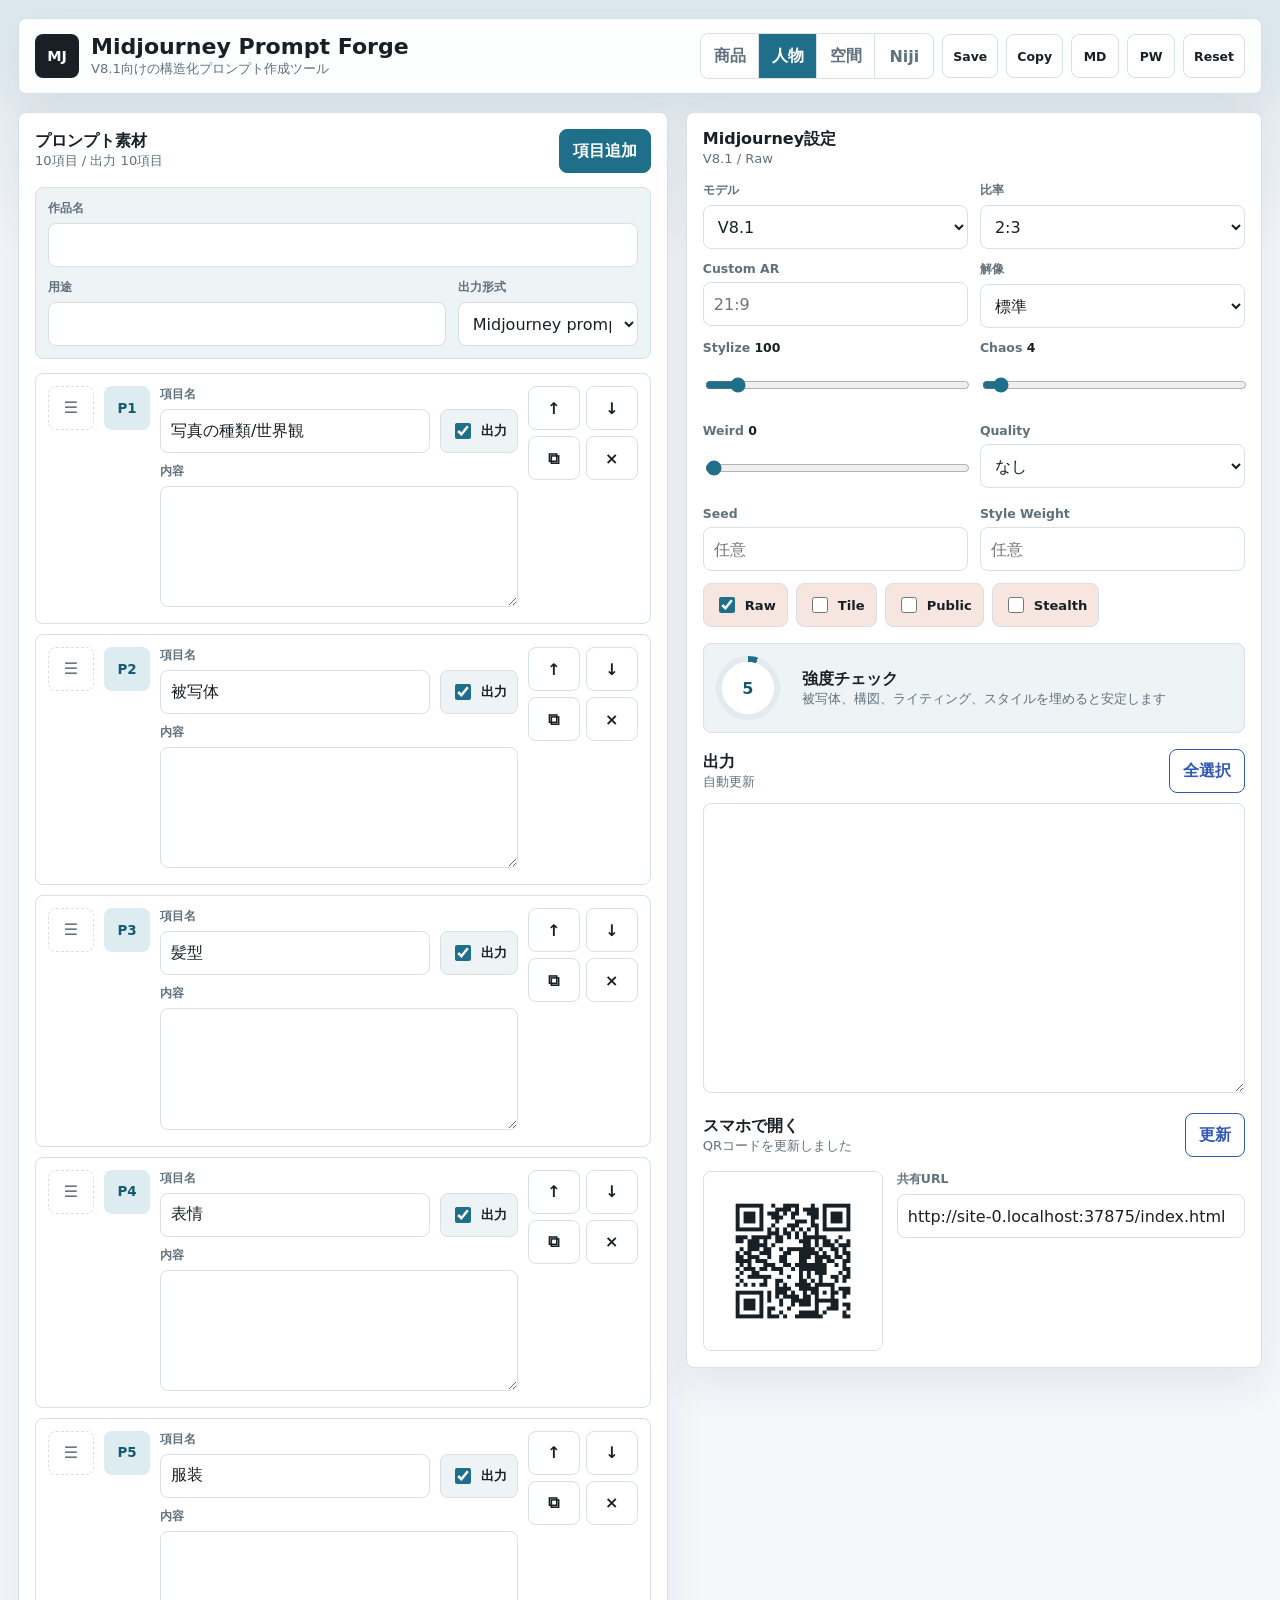
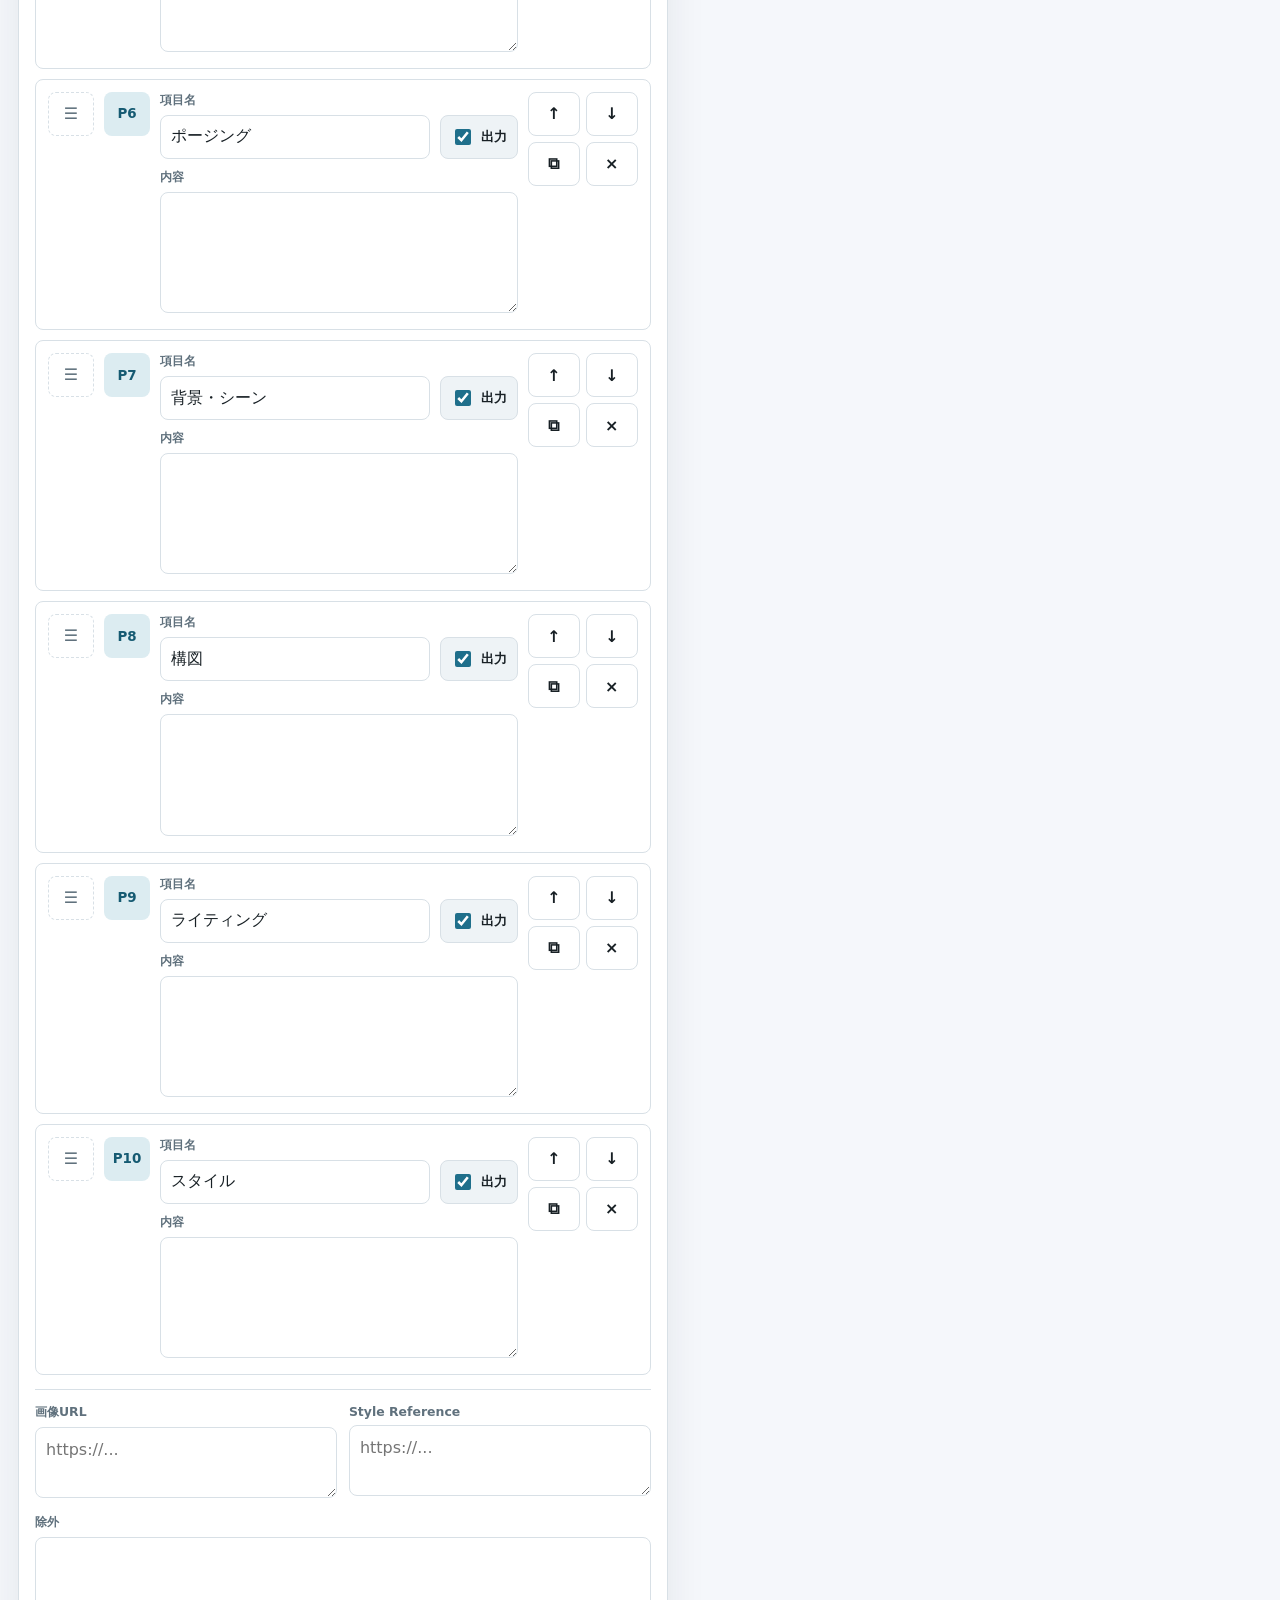
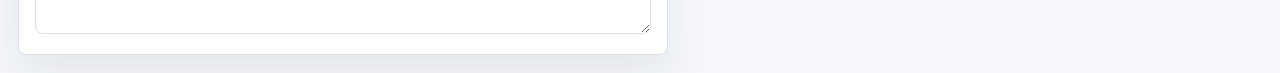
==== index.html @ a1ce86cc "Add photo type and worldview portrait field" ====
<!doctype html>
<html lang="ja">
  <head>
    <meta charset="utf-8" />
    <meta name="viewport" content="width=device-width, initial-scale=1, viewport-fit=cover" />
    <meta name="theme-color" content="#1f6f8b" />
    <meta name="apple-mobile-web-app-capable" content="yes" />
    <meta name="apple-mobile-web-app-title" content="MJ Prompt Forge" />
    <meta name="apple-mobile-web-app-status-bar-style" content="default" />
    <title>Midjourney Prompt Forge</title>
    <link rel="manifest" href="manifest.webmanifest" />
    <link rel="apple-touch-icon" href="icon-192.png" />
    <link rel="stylesheet" href="styles.css?v=20260621-1" />
    <link rel="stylesheet" href="project-library.css?v=20260621-1" />
  </head>
  <body>
    <div class="app-shell">
      <header class="topbar">
        <div class="brand">
          <span class="brand-mark" aria-hidden="true">MJ</span>
          <div class="brand-copy">
            <h1>Midjourney Prompt Forge</h1>
            <p>V8.1向けの構造化プロンプト作成ツール</p>
          </div>
        </div>

        <div class="top-actions" aria-label="プロンプト操作">
          <div class="segmented" role="radiogroup" aria-label="プリセット">
            <button class="segment is-active" type="button" data-preset="product" role="radio" aria-checked="true">商品</button>
            <button class="segment" type="button" data-preset="portrait" role="radio" aria-checked="false">人物</button>
            <button class="segment" type="button" data-preset="scene" role="radio" aria-checked="false">空間</button>
            <button class="segment" type="button" data-preset="niji" role="radio" aria-checked="false">Niji</button>
          </div>
          <button class="icon-button text-action" type="button" id="openProjectLibrary" aria-label="名前付き保存を開く" title="名前付き保存を開く">Save</button>
          <button class="icon-button" type="button" id="copyPrompt" aria-label="プロンプトをコピー" title="プロンプトをコピー">Copy</button>
          <button class="icon-button" type="button" id="downloadMarkdown" aria-label="Markdownを保存" title="Markdownを保存">MD</button>
          <a class="icon-button" id="openPromptWeaver" href="promptweaver/" aria-label="PromptWeaverを開く" title="PromptWeaverを開く">PW</a>
          <button class="icon-button danger" type="button" id="resetPreset" aria-label="プリセットを初期化" title="プリセットを初期化">Reset</button>
        </div>
      </header>

      <main class="workspace">
        <section class="editor-panel" aria-labelledby="editorTitle">
          <div class="panel-head">
            <div>
              <h2 id="editorTitle">プロンプト素材</h2>
              <p id="pieceCount">0項目</p>
            </div>
            <button class="primary-action" type="button" id="addPiece">項目追加</button>
          </div>

          <div class="project-fields">
            <label class="field-span-2">
              <span>作品名</span>
              <input id="projectTitle" type="text" maxlength="90" autocomplete="off" />
            </label>
            <label>
              <span>用途</span>
              <input id="projectGoal" type="text" maxlength="120" autocomplete="off" />
            </label>
            <label>
              <span>出力形式</span>
              <select id="outputFormat">
                <option value="prompt">Midjourney prompt</option>
                <option value="brief">Prompt + brief</option>
                <option value="markdown">Markdown package</option>
              </select>
            </label>
          </div>

          <div class="item-list" id="pieceList" aria-label="プロンプト素材リスト"></div>

          <div class="reference-fields" aria-label="参照と除外">
            <label>
              <span>画像URL</span>
              <textarea id="imageRefs" rows="2" placeholder="https://..."></textarea>
            </label>
            <label>
              <span>Style Reference</span>
              <textarea id="styleRefs" rows="2" placeholder="https://..."></textarea>
            </label>
            <label class="field-span-2">
              <span>除外</span>
              <textarea id="negativePrompt" rows="3"></textarea>
            </label>
          </div>
        </section>

        <aside class="preview-panel" aria-labelledby="previewTitle">
          <section class="tuning-panel" aria-labelledby="tuningTitle">
            <div class="panel-head">
              <div>
                <h2 id="tuningTitle">Midjourney設定</h2>
                <p id="compatStatus">V8.1 / Raw / prompt-first</p>
              </div>
            </div>

            <div class="control-grid">
              <label>
                <span>モデル</span>
                <select id="version">
                  <option value="v8.1">V8.1</option>
                  <option value="v7">V7</option>
                  <option value="niji7">Niji 7</option>
                  <option value="v6.1">V6.1</option>
                </select>
              </label>
              <label>
                <span>比率</span>
                <select id="aspectRatio">
                  <option value="1:1">1:1</option>
                  <option value="4:5">4:5</option>
                  <option value="2:3">2:3</option>
                  <option value="3:2">3:2</option>
                  <option value="16:9">16:9</option>
                  <option value="9:16">9:16</option>
                  <option value="custom">Custom</option>
                </select>
              </label>
              <label>
                <span>Custom AR</span>
                <input id="customAspect" type="text" inputmode="numeric" placeholder="21:9" />
              </label>
              <label>
                <span>解像</span>
                <select id="resolution">
                  <option value="">標準</option>
                  <option value="hd">HD</option>
                  <option value="sd">SD</option>
                </select>
              </label>
              <label>
                <span>Stylize <b id="stylizeValue">150</b></span>
                <input id="stylize" type="range" min="0" max="1000" step="10" />
              </label>
              <label>
                <span>Chaos <b id="chaosValue">8</b></span>
                <input id="chaos" type="range" min="0" max="100" step="1" />
              </label>
              <label>
                <span>Weird <b id="weirdValue">0</b></span>
                <input id="weird" type="range" min="0" max="3000" step="50" />
              </label>
              <label>
                <span>Quality</span>
                <select id="quality">
                  <option value="">なし</option>
                  <option value="1">1</option>
                  <option value="2">2</option>
                  <option value="4">4</option>
                </select>
              </label>
              <label>
                <span>Seed</span>
                <input id="seed" type="number" min="0" step="1" placeholder="任意" />
              </label>
              <label>
                <span>Style Weight</span>
                <input id="styleWeight" type="number" min="0" max="1000" step="10" placeholder="任意" />
              </label>
            </div>

            <div class="toggle-grid" aria-label="追加パラメータ">
              <label class="toggle-pill">
                <input id="rawMode" type="checkbox" />
                <span>Raw</span>
              </label>
              <label class="toggle-pill">
                <input id="tileMode" type="checkbox" />
                <span>Tile</span>
              </label>
              <label class="toggle-pill">
                <input id="publicMode" type="checkbox" />
                <span>Public</span>
              </label>
              <label class="toggle-pill">
                <input id="stealthMode" type="checkbox" />
                <span>Stealth</span>
              </label>
            </div>
          </section>

          <section class="score-panel" aria-label="プロンプト強度">
            <div class="score-ring" id="scoreRing">0</div>
            <div class="score-copy">
              <h2>強度チェック</h2>
              <p id="scoreText">入力待ち</p>
            </div>
          </section>

          <section class="output-panel" aria-labelledby="previewTitle">
            <div class="panel-head markdown-head">
              <div>
                <h2 id="previewTitle">出力</h2>
                <p id="copyStatus" aria-live="polite">自動更新</p>
              </div>
              <button class="secondary-action" type="button" id="selectOutput">全選択</button>
            </div>
            <textarea id="promptOutput" spellcheck="false" readonly></textarea>
          </section>

          <section class="share-panel" aria-labelledby="shareTitle">
            <div class="panel-head">
              <div>
                <h2 id="shareTitle">スマホで開く</h2>
                <p id="qrStatus" aria-live="polite">このページのURLをQR化</p>
              </div>
              <button class="secondary-action" type="button" id="refreshQr">更新</button>
            </div>
            <div class="qr-layout">
              <canvas id="qrCanvas" width="180" height="180" aria-label="スマホ用QRコード"></canvas>
              <label>
                <span>共有URL</span>
                <input id="shareUrl" type="url" autocomplete="off" />
              </label>
            </div>
          </section>
        </aside>
      </main>
    </div>

    <template id="pieceTemplate">
      <article class="prompt-item" draggable="true">
        <div class="item-main">
          <button class="drag-handle" type="button" aria-label="並べ替え" title="並べ替え">☰</button>
          <div class="priority-badge" aria-label="優先順位"></div>
          <div class="item-fields">
            <div class="item-row">
              <label class="item-label">
                <span>項目名</span>
                <input class="field-name" type="text" maxlength="32" autocomplete="off" />
              </label>
              <label class="include-toggle">
                <input class="field-enabled" type="checkbox" />
                <span>出力</span>
              </label>
            </div>
            <label class="content-field">
              <span>内容</span>
              <textarea class="field-content" rows="4"></textarea>
            </label>
          </div>
        </div>
        <div class="item-tools">
          <button type="button" class="tool-button move-up" aria-label="上へ" title="上へ">↑</button>
          <button type="button" class="tool-button move-down" aria-label="下へ" title="下へ">↓</button>
          <button type="button" class="tool-button duplicate" aria-label="複製" title="複製">⧉</button>
          <button type="button" class="tool-button remove" aria-label="削除" title="削除">×</button>
        </div>
      </article>
    </template>

    <script src="project-library.js?v=20260621-1" defer></script>
    <script src="app.js?v=20260621-1" defer></script>
  </body>
</html>
---- styles.css ----
:root {
  color-scheme: light;
  --bg: #f5f7fb;
  --panel: #ffffff;
  --surface: #eef3f6;
  --surface-strong: #e3ebef;
  --text: #182025;
  --muted: #60717d;
  --line: #d8e0e6;
  --accent: #1f6f8b;
  --accent-strong: #155a72;
  --accent-soft: #dcecf1;
  --copper: #a94f35;
  --copper-soft: #f7e5df;
  --gold: #b87916;
  --blue: #3157b8;
  --danger: #a83232;
  --shadow: 0 18px 40px rgba(29, 43, 52, 0.08);
  font-family:
    "Segoe UI",
    "Noto Sans JP",
    system-ui,
    -apple-system,
    sans-serif;
}

* {
  box-sizing: border-box;
}

html {
  min-width: 320px;
}

body {
  margin: 0;
  background:
    linear-gradient(180deg, rgba(31, 111, 139, 0.12), rgba(31, 111, 139, 0) 260px),
    var(--bg);
  color: var(--text);
  -webkit-text-size-adjust: 100%;
  -webkit-tap-highlight-color: rgba(31, 111, 139, 0.18);
}

button,
input,
textarea,
select {
  font: inherit;
}

button {
  cursor: pointer;
}

h1,
h2,
p {
  margin: 0;
}

.app-shell {
  min-height: 100vh;
  padding:
    max(18px, env(safe-area-inset-top))
    max(18px, env(safe-area-inset-right))
    max(18px, env(safe-area-inset-bottom))
    max(18px, env(safe-area-inset-left));
}

.topbar {
  display: flex;
  align-items: center;
  justify-content: space-between;
  gap: 16px;
  max-width: 1500px;
  margin: 0 auto 18px;
  padding: 14px 16px;
  border: 1px solid var(--line);
  border-radius: 8px;
  background: rgba(255, 255, 255, 0.94);
  box-shadow: var(--shadow);
}

.brand {
  display: flex;
  align-items: center;
  min-width: 0;
  gap: 12px;
}

.brand-mark {
  display: grid;
  place-items: center;
  width: 44px;
  height: 44px;
  flex: 0 0 auto;
  border-radius: 8px;
  background: var(--text);
  color: #ffffff;
  font-size: 0.9rem;
  font-weight: 900;
  letter-spacing: 0;
}

.brand-copy {
  min-width: 0;
}

h1 {
  font-size: 1.38rem;
  line-height: 1.15;
}

h2 {
  font-size: 1rem;
  line-height: 1.25;
}

.brand p,
.panel-head p,
.score-copy p {
  color: var(--muted);
  font-size: 0.82rem;
  line-height: 1.45;
}

.top-actions,
.panel-head,
.item-tools,
.segmented,
.toggle-grid {
  display: flex;
  align-items: center;
}

.top-actions {
  flex-wrap: wrap;
  justify-content: flex-end;
  gap: 8px;
}

.segmented {
  overflow: hidden;
  border: 1px solid var(--line);
  border-radius: 8px;
  background: #ffffff;
}

.segment {
  min-width: 58px;
  min-height: 44px;
  border: 0;
  border-right: 1px solid var(--line);
  background: transparent;
  color: var(--muted);
  font-weight: 800;
}

.segment:last-child {
  border-right: 0;
}

.segment.is-active {
  background: var(--accent);
  color: #ffffff;
}

.icon-button,
.tool-button {
  display: inline-grid;
  place-items: center;
  min-width: 48px;
  min-height: 44px;
  border: 1px solid var(--line);
  border-radius: 8px;
  background: #ffffff;
  color: var(--text);
  font-size: 0.78rem;
  font-weight: 900;
}

.icon-button {
  padding: 0 10px;
  text-decoration: none;
}

.icon-button:hover,
.tool-button:hover,
.secondary-action:hover,
.drag-handle:hover {
  border-color: var(--blue);
  color: var(--blue);
}

.icon-button.danger:hover,
.tool-button.remove:hover {
  border-color: rgba(168, 50, 50, 0.48);
  color: var(--danger);
}

.workspace {
  display: grid;
  grid-template-columns: minmax(0, 1.06fr) minmax(390px, 0.94fr);
  align-items: start;
  gap: 18px;
  max-width: 1500px;
  margin: 0 auto;
}

.editor-panel,
.preview-panel {
  min-width: 0;
  border: 1px solid var(--line);
  border-radius: 8px;
  background: var(--panel);
  box-shadow: var(--shadow);
}

.editor-panel {
  padding: 16px;
}

.preview-panel {
  position: sticky;
  top: 18px;
  display: grid;
  gap: 16px;
  padding: 16px;
}

.panel-head {
  justify-content: space-between;
  gap: 12px;
  margin-bottom: 14px;
}

.primary-action,
.secondary-action {
  min-height: 44px;
  border-radius: 8px;
  padding: 0 13px;
  font-weight: 900;
  white-space: nowrap;
}

.primary-action {
  border: 1px solid var(--accent);
  background: var(--accent);
  color: #ffffff;
}

.primary-action:hover {
  background: var(--accent-strong);
}

.secondary-action {
  border: 1px solid var(--blue);
  background: #ffffff;
  color: var(--blue);
}

.project-fields,
.reference-fields,
.control-grid {
  display: grid;
  gap: 12px;
}

.project-fields {
  grid-template-columns: minmax(0, 1fr) minmax(180px, 0.45fr);
  margin-bottom: 14px;
  padding: 12px;
  border: 1px solid var(--line);
  border-radius: 8px;
  background: var(--surface);
}

.reference-fields {
  grid-template-columns: 1fr 1fr;
  margin-top: 14px;
  padding-top: 14px;
  border-top: 1px solid var(--line);
}

.field-span-2 {
  grid-column: 1 / -1;
}

label span {
  display: block;
  margin-bottom: 6px;
  color: var(--muted);
  font-size: 0.78rem;
  font-weight: 900;
}

label b {
  color: var(--text);
}

input,
textarea,
select {
  width: 100%;
  border: 1px solid var(--line);
  border-radius: 8px;
  background: #ffffff;
  color: var(--text);
  font-size: 16px;
  outline: none;
}

input,
select {
  min-height: 44px;
  padding: 8px 10px;
}

input[type="range"] {
  padding: 0;
  accent-color: var(--accent);
}

textarea {
  resize: vertical;
  padding: 10px;
  line-height: 1.55;
  -webkit-text-size-adjust: 100%;
}

input:focus,
textarea:focus,
select:focus {
  border-color: var(--blue);
  box-shadow: 0 0 0 3px rgba(49, 87, 184, 0.14);
}

.item-list {
  display: grid;
  gap: 10px;
}

.prompt-item {
  position: relative;
  display: grid;
  grid-template-columns: minmax(0, 1fr) auto;
  gap: 10px;
  padding: 12px;
  border: 1px solid var(--line);
  border-radius: 8px;
  background: #ffffff;
}

.prompt-item.is-dragging {
  opacity: 0.45;
}

.prompt-item.is-over-before,
.prompt-item.is-over-after {
  border-color: var(--gold);
}

.prompt-item.is-over-before::before,
.prompt-item.is-over-after::after {
  content: "";
  position: absolute;
  left: 12px;
  right: 12px;
  height: 3px;
  border-radius: 999px;
  background: var(--gold);
}

.prompt-item.is-over-before::before {
  top: -2px;
}

.prompt-item.is-over-after::after {
  bottom: -2px;
}

.item-main {
  display: grid;
  grid-template-columns: 46px 46px minmax(0, 1fr);
  gap: 10px;
  min-width: 0;
}

.drag-handle {
  width: 46px;
  height: 44px;
  border: 1px dashed var(--line);
  border-radius: 8px;
  background: #ffffff;
  color: var(--muted);
  font-size: 1rem;
  font-weight: 900;
  line-height: 1;
  touch-action: none;
  user-select: none;
  -webkit-user-select: none;
  cursor: grab;
}

.is-reordering {
  overscroll-behavior: contain;
  cursor: grabbing;
  user-select: none;
  -webkit-user-select: none;
}

.priority-badge {
  display: grid;
  place-items: center;
  width: 46px;
  height: 44px;
  border-radius: 8px;
  background: var(--accent-soft);
  color: var(--accent-strong);
  font-size: 0.84rem;
  font-weight: 900;
}

.item-fields {
  min-width: 0;
}

.item-row {
  display: grid;
  grid-template-columns: minmax(0, 1fr) auto;
  gap: 10px;
  align-items: end;
}

.include-toggle,
.toggle-pill {
  display: flex;
  align-items: center;
  gap: 7px;
  border: 1px solid var(--line);
  border-radius: 8px;
  background: var(--surface);
  color: var(--text);
  font-weight: 900;
  white-space: nowrap;
}

.include-toggle {
  min-height: 44px;
  padding: 0 10px;
}

.include-toggle span,
.toggle-pill span {
  margin: 0;
  color: inherit;
  font-size: 0.82rem;
}

.include-toggle input,
.toggle-pill input {
  width: 16px;
  min-height: 16px;
  accent-color: var(--accent);
}

.content-field {
  display: block;
  margin-top: 10px;
}

.item-tools {
  align-content: start;
  flex-wrap: wrap;
  justify-content: flex-end;
  width: 110px;
  gap: 6px;
}

.tool-button {
  width: 52px;
  min-width: 52px;
  font-size: 1rem;
}

.tuning-panel,
.output-panel,
.share-panel {
  min-width: 0;
}

.control-grid {
  grid-template-columns: repeat(2, minmax(0, 1fr));
}

.toggle-grid {
  flex-wrap: wrap;
  gap: 8px;
  margin-top: 12px;
}

.toggle-pill {
  min-height: 44px;
  padding: 0 11px;
  background: var(--copper-soft);
}

.score-panel {
  display: grid;
  grid-template-columns: 74px minmax(0, 1fr);
  align-items: center;
  gap: 12px;
  padding: 12px;
  border: 1px solid var(--line);
  border-radius: 8px;
  background: var(--surface);
}

.score-ring {
  --score: 0%;
  display: grid;
  place-items: center;
  width: 64px;
  height: 64px;
  border-radius: 50%;
  background:
    radial-gradient(circle at center, #ffffff 57%, transparent 58%),
    conic-gradient(var(--accent) var(--score), var(--surface-strong) 0);
  color: var(--accent-strong);
  font-weight: 900;
}

.score-copy {
  min-width: 0;
}

.markdown-head {
  margin-bottom: 10px;
}

#promptOutput {
  min-height: calc(100vh - 610px);
  max-height: calc(100vh - 430px);
  resize: vertical;
  font-family:
    "Cascadia Code",
    Consolas,
    "Courier New",
    monospace;
  font-size: 0.88rem;
  white-space: pre-wrap;
}

.qr-layout {
  display: grid;
  grid-template-columns: 180px minmax(0, 1fr);
  gap: 14px;
  align-items: start;
}

#qrCanvas {
  width: 180px;
  height: 180px;
  border: 1px solid var(--line);
  border-radius: 8px;
  background: #ffffff;
}

@media (max-width: 1050px) {
  .workspace {
    grid-template-columns: 1fr;
  }

  .preview-panel {
    position: static;
  }

  #promptOutput {
    min-height: 360px;
    max-height: none;
  }
}

@media (max-width: 720px) {
  .app-shell {
    padding: 10px;
  }

  .topbar {
    align-items: stretch;
    flex-direction: column;
  }

  .top-actions {
    justify-content: flex-start;
  }

  .segmented {
    flex: 1 1 100%;
  }

  .segment {
    flex: 1 1 25%;
    min-width: 0;
  }

  h1 {
    font-size: 1.18rem;
  }

  .project-fields,
  .reference-fields,
  .control-grid,
  .qr-layout,
  .prompt-item,
  .item-main,
  .item-row {
    grid-template-columns: 1fr;
  }

  .field-span-2 {
    grid-column: auto;
  }

  .drag-handle,
  .priority-badge {
    width: 100%;
  }

  .item-tools {
    width: 100%;
    justify-content: flex-start;
  }

  .tool-button {
    width: 58px;
    min-width: 58px;
  }

  #qrCanvas {
    justify-self: center;
  }
}
---- project-library.css ----
.project-library-dialog {
  width: min(920px, calc(100vw - 24px));
  max-height: min(820px, calc(100dvh - 24px));
  padding: 0;
  overflow: hidden;
  border: 1px solid var(--line);
  border-radius: 8px;
  background: #ffffff;
  color: var(--text);
  box-shadow: 0 24px 72px rgba(17, 32, 40, 0.28);
}

.project-library-dialog::backdrop {
  background: rgba(17, 32, 40, 0.5);
}

.project-library-shell {
  display: grid;
  max-height: min(820px, calc(100dvh - 24px));
  grid-template-rows: auto auto minmax(160px, 1fr) auto auto;
}

.project-library-header,
.project-library-section-head,
.project-library-heading,
.project-library-row-actions,
.project-library-save-actions,
.project-library-json-actions {
  display: flex;
  align-items: center;
}

.project-library-header {
  justify-content: space-between;
  gap: 16px;
  padding: 16px 18px;
  border-bottom: 1px solid var(--line);
}

.project-library-header h2,
.project-library-section-head h3 {
  margin: 0;
}

.project-library-header h2 {
  font-size: 1.1rem;
}

.project-library-header p,
.project-library-active,
.project-library-time,
.project-library-status,
.project-library-empty {
  margin: 0;
  color: var(--muted);
  font-size: 0.8rem;
  line-height: 1.45;
}

.project-library-close {
  width: 44px;
  height: 44px;
  flex: 0 0 auto;
  border: 1px solid var(--line);
  border-radius: 8px;
  background: #ffffff;
  color: var(--text);
  font-size: 1.25rem;
  font-weight: 700;
}

.project-library-save,
.project-library-json {
  padding: 14px 18px;
  background: var(--soft, #f1f6f8);
}

.project-library-save {
  display: grid;
  grid-template-columns: minmax(180px, 1fr) auto;
  gap: 10px 12px;
  border-bottom: 1px solid var(--line);
}

.project-library-save label {
  display: grid;
  gap: 6px;
}

.project-library-save label span {
  color: var(--muted);
  font-size: 0.78rem;
  font-weight: 800;
}

.project-library-name {
  width: 100%;
  min-height: 44px;
}

.project-library-save-actions,
.project-library-json-actions,
.project-library-row-actions {
  flex-wrap: wrap;
  gap: 8px;
}

.project-library-save-actions {
  align-self: end;
}

.project-library-active {
  grid-column: 1 / -1;
}

.project-library-command,
.project-library-action {
  min-height: 44px;
  border: 1px solid var(--line);
  border-radius: 8px;
  background: #ffffff;
  color: var(--text);
  font: inherit;
  font-size: 0.78rem;
  font-weight: 800;
}

.project-library-command {
  padding: 0 14px;
}

.project-library-action {
  padding: 0 10px;
}

.project-library-command.is-primary,
.project-library-action.is-primary {
  border-color: var(--accent);
  background: var(--accent);
  color: #ffffff;
}

.project-library-command.is-danger,
.project-library-action.is-danger {
  color: var(--danger, #a83232);
}

.project-library-command:disabled {
  cursor: not-allowed;
  opacity: 0.48;
}

.project-library-list-section {
  min-height: 0;
  padding: 14px 18px;
}

.project-library-section-head {
  justify-content: space-between;
  gap: 12px;
  margin-bottom: 10px;
}

.project-library-section-head h3 {
  font-size: 0.9rem;
}

.project-library-count {
  color: var(--muted);
  font-size: 0.78rem;
  font-weight: 800;
}

.project-library-list {
  display: grid;
  max-height: 330px;
  overflow-y: auto;
  border-top: 1px solid var(--line);
}

.project-library-row {
  display: grid;
  grid-template-columns: minmax(180px, 1fr) auto;
  align-items: center;
  gap: 12px;
  padding: 12px 0;
  border-bottom: 1px solid var(--line);
}

.project-library-row.is-active {
  box-shadow: inset 4px 0 0 var(--accent);
  padding-left: 10px;
}

.project-library-summary {
  min-width: 0;
}

.project-library-heading {
  min-width: 0;
  gap: 8px;
}

.project-library-heading strong {
  overflow: hidden;
  font-size: 0.9rem;
  text-overflow: ellipsis;
  white-space: nowrap;
}

.project-library-badge {
  flex: 0 0 auto;
  padding: 3px 7px;
  border-radius: 6px;
  background: #e3edf1;
  color: #315564;
  font-size: 0.68rem;
  font-weight: 900;
}

.project-library-badge.is-promptweaver {
  background: #e2f0eb;
  color: #176b5b;
}

.project-library-json {
  border-top: 1px solid var(--line);
}

.project-library-status {
  min-height: 20px;
  padding: 8px 18px 12px;
}

.project-library-status.is-error {
  color: var(--danger, #a83232);
  font-weight: 700;
}

.project-library-empty {
  padding: 24px 0;
  text-align: center;
}

@media (max-width: 720px) {
  .project-library-dialog {
    width: calc(100vw - 12px);
    max-height: calc(100dvh - 12px);
  }

  .project-library-shell {
    max-height: calc(100dvh - 12px);
  }

  .project-library-save,
  .project-library-row {
    grid-template-columns: 1fr;
  }

  .project-library-save-actions,
  .project-library-row-actions {
    justify-content: flex-start;
  }

  .project-library-row-actions {
    display: grid;
    grid-template-columns: repeat(3, minmax(0, 1fr));
  }

  .project-library-action {
    width: 100%;
    padding: 0 6px;
  }

  .project-library-json-actions {
    display: grid;
    grid-template-columns: repeat(2, minmax(0, 1fr));
  }

  .project-library-command {
    min-width: 0;
    padding: 0 8px;
  }
}
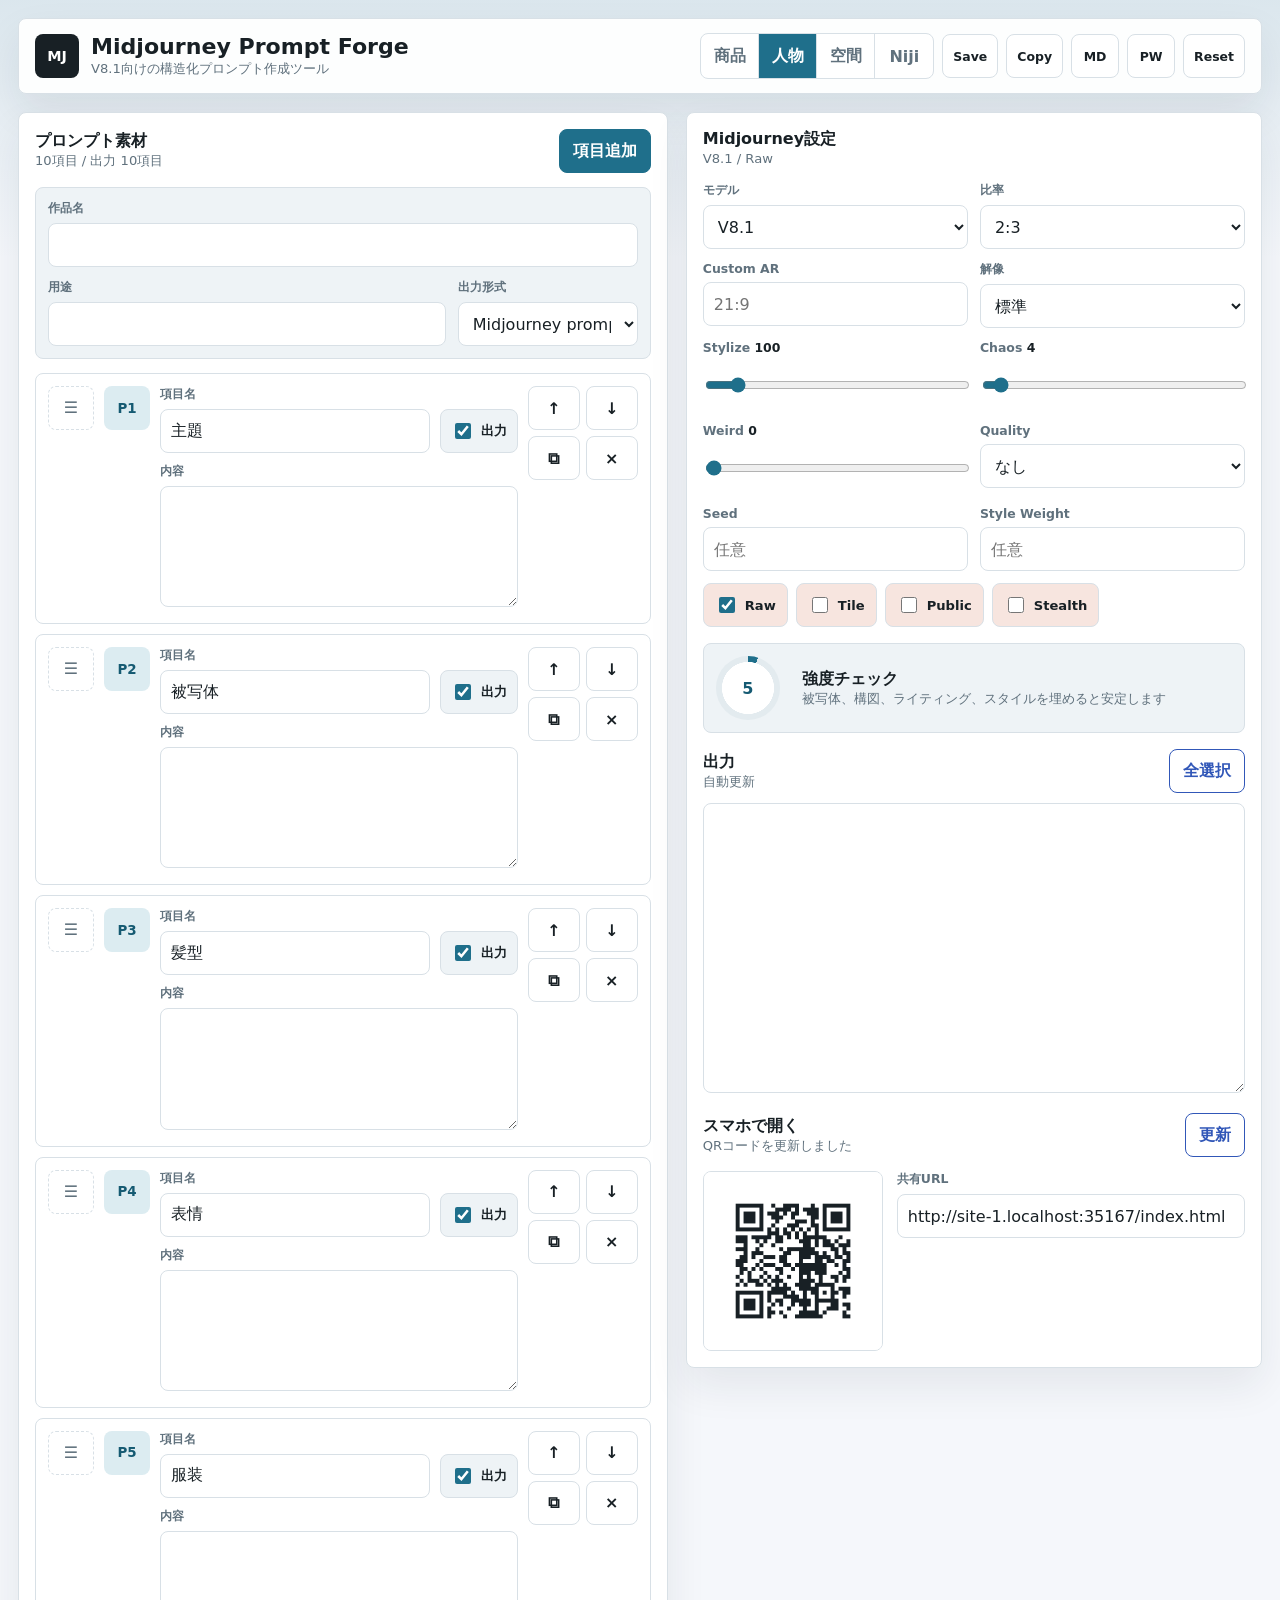
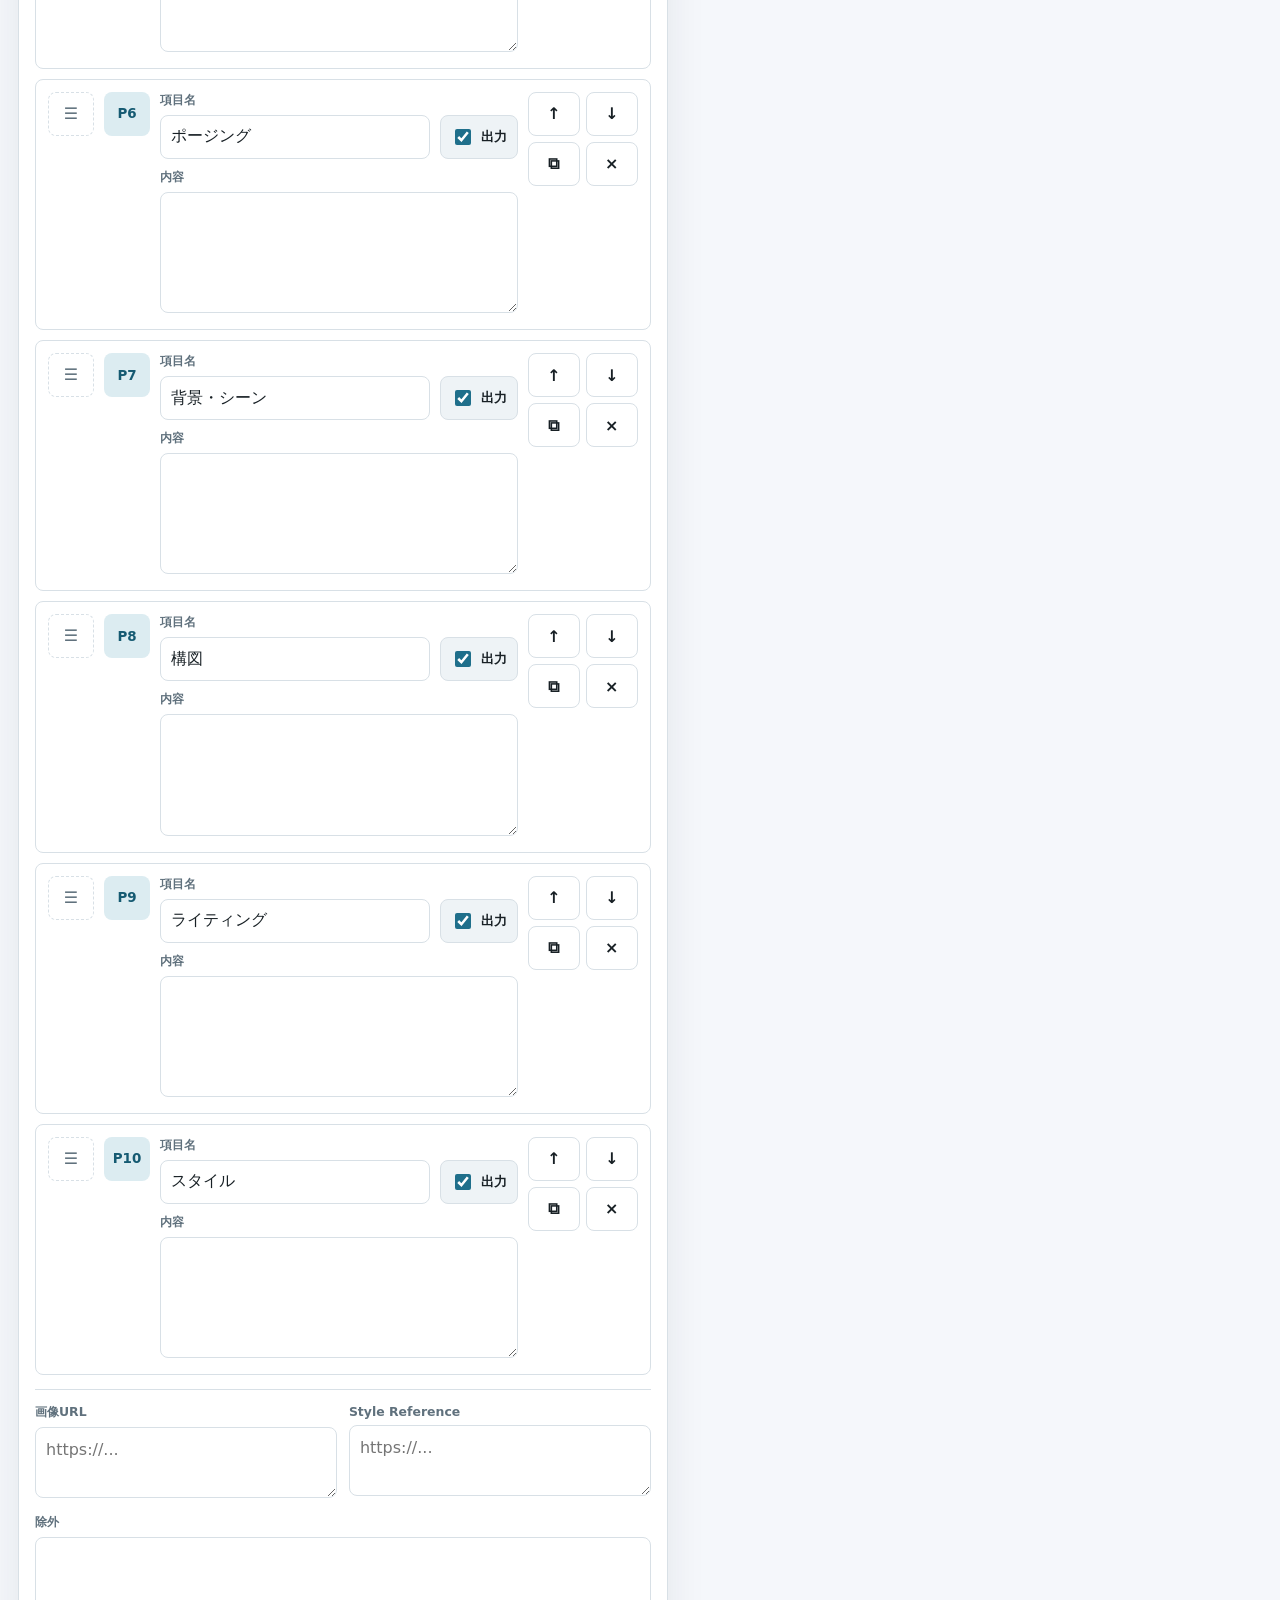
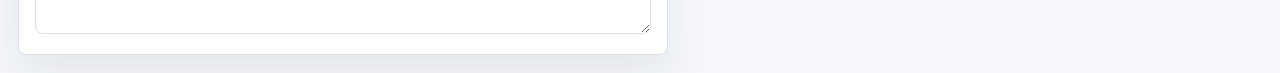
==== commit db916ce4: "Set portrait first field to subject" ====
--- a/index.html
+++ b/index.html
@@ -10,8 +10,8 @@
     <title>Midjourney Prompt Forge</title>
     <link rel="manifest" href="manifest.webmanifest" />
     <link rel="apple-touch-icon" href="icon-192.png" />
-    <link rel="stylesheet" href="styles.css?v=20260621-1" />
-    <link rel="stylesheet" href="project-library.css?v=20260621-1" />
+    <link rel="stylesheet" href="styles.css?v=20260628-1" />
+    <link rel="stylesheet" href="project-library.css?v=20260628-1" />
   </head>
   <body>
     <div class="app-shell">
@@ -250,7 +250,7 @@
       </article>
     </template>
 
-    <script src="project-library.js?v=20260621-1" defer></script>
-    <script src="app.js?v=20260621-1" defer></script>
+    <script src="project-library.js?v=20260628-1" defer></script>
+    <script src="app.js?v=20260628-1" defer></script>
   </body>
 </html>
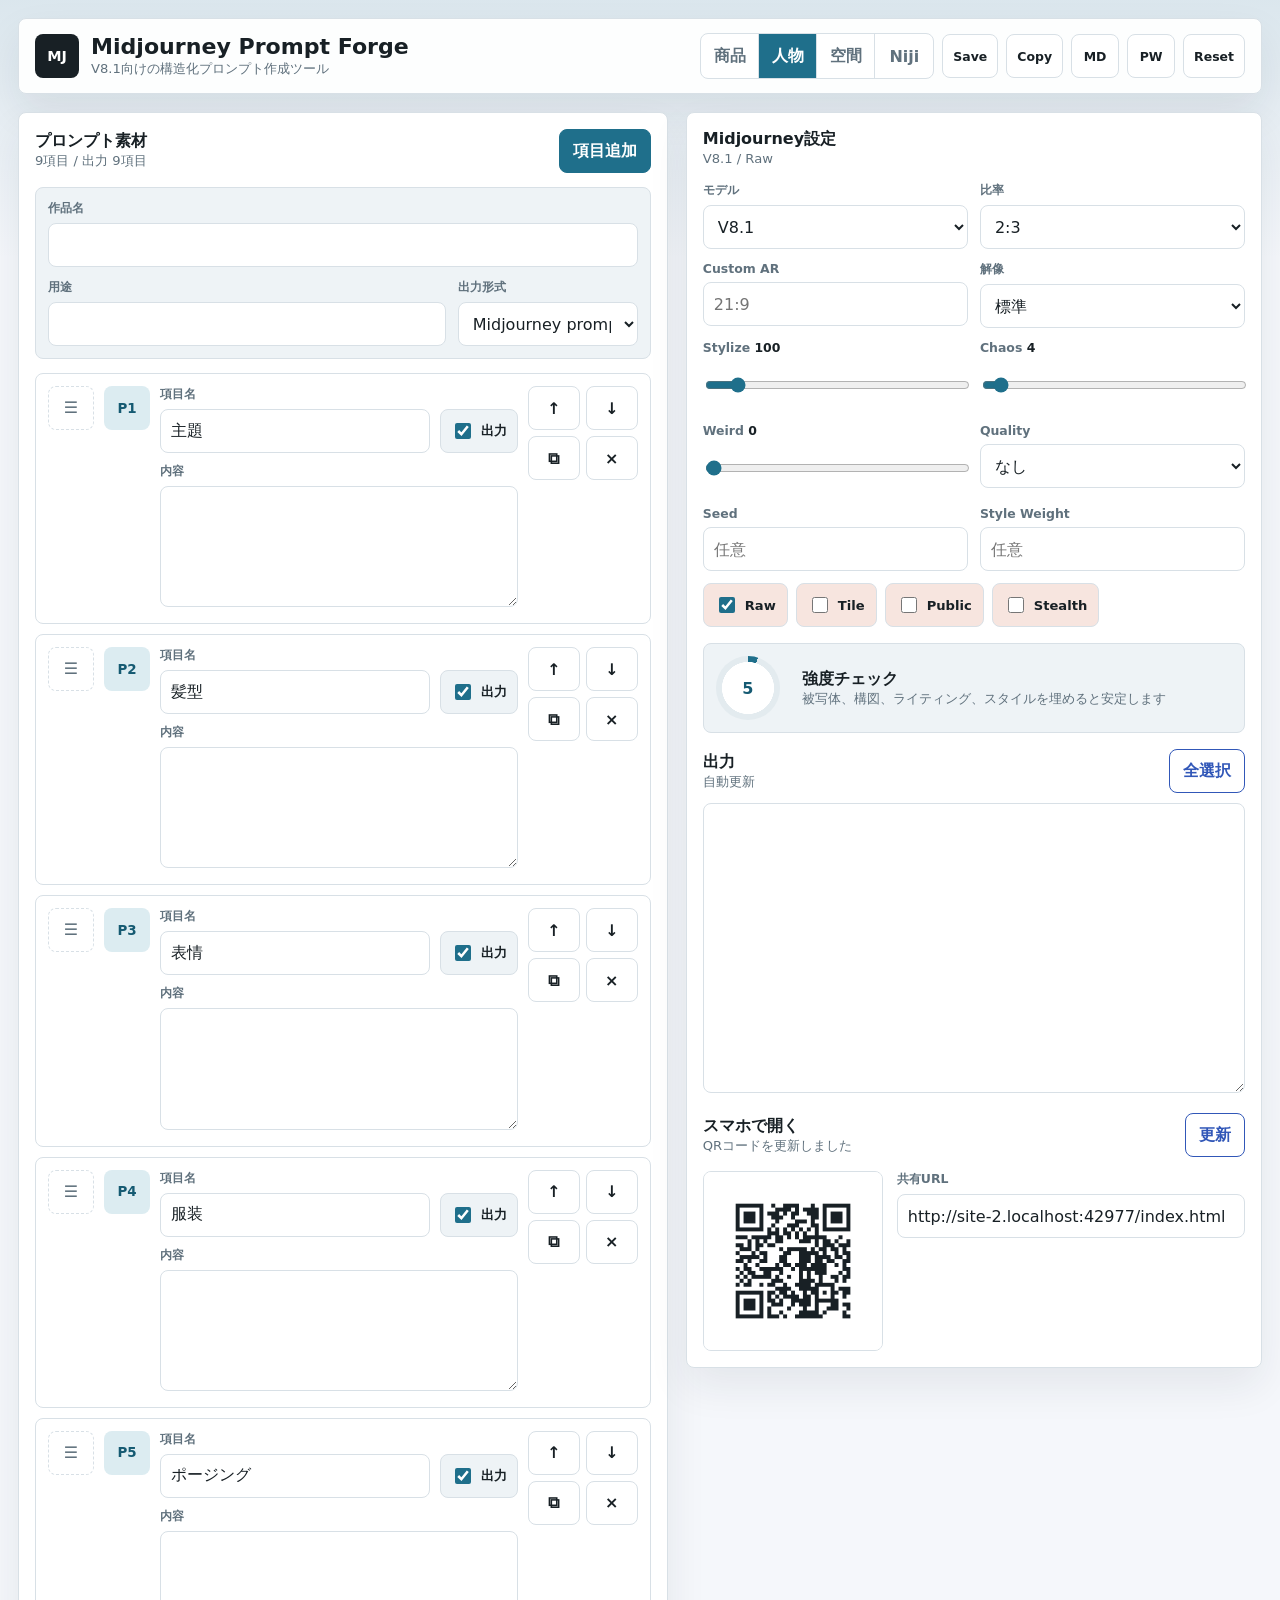
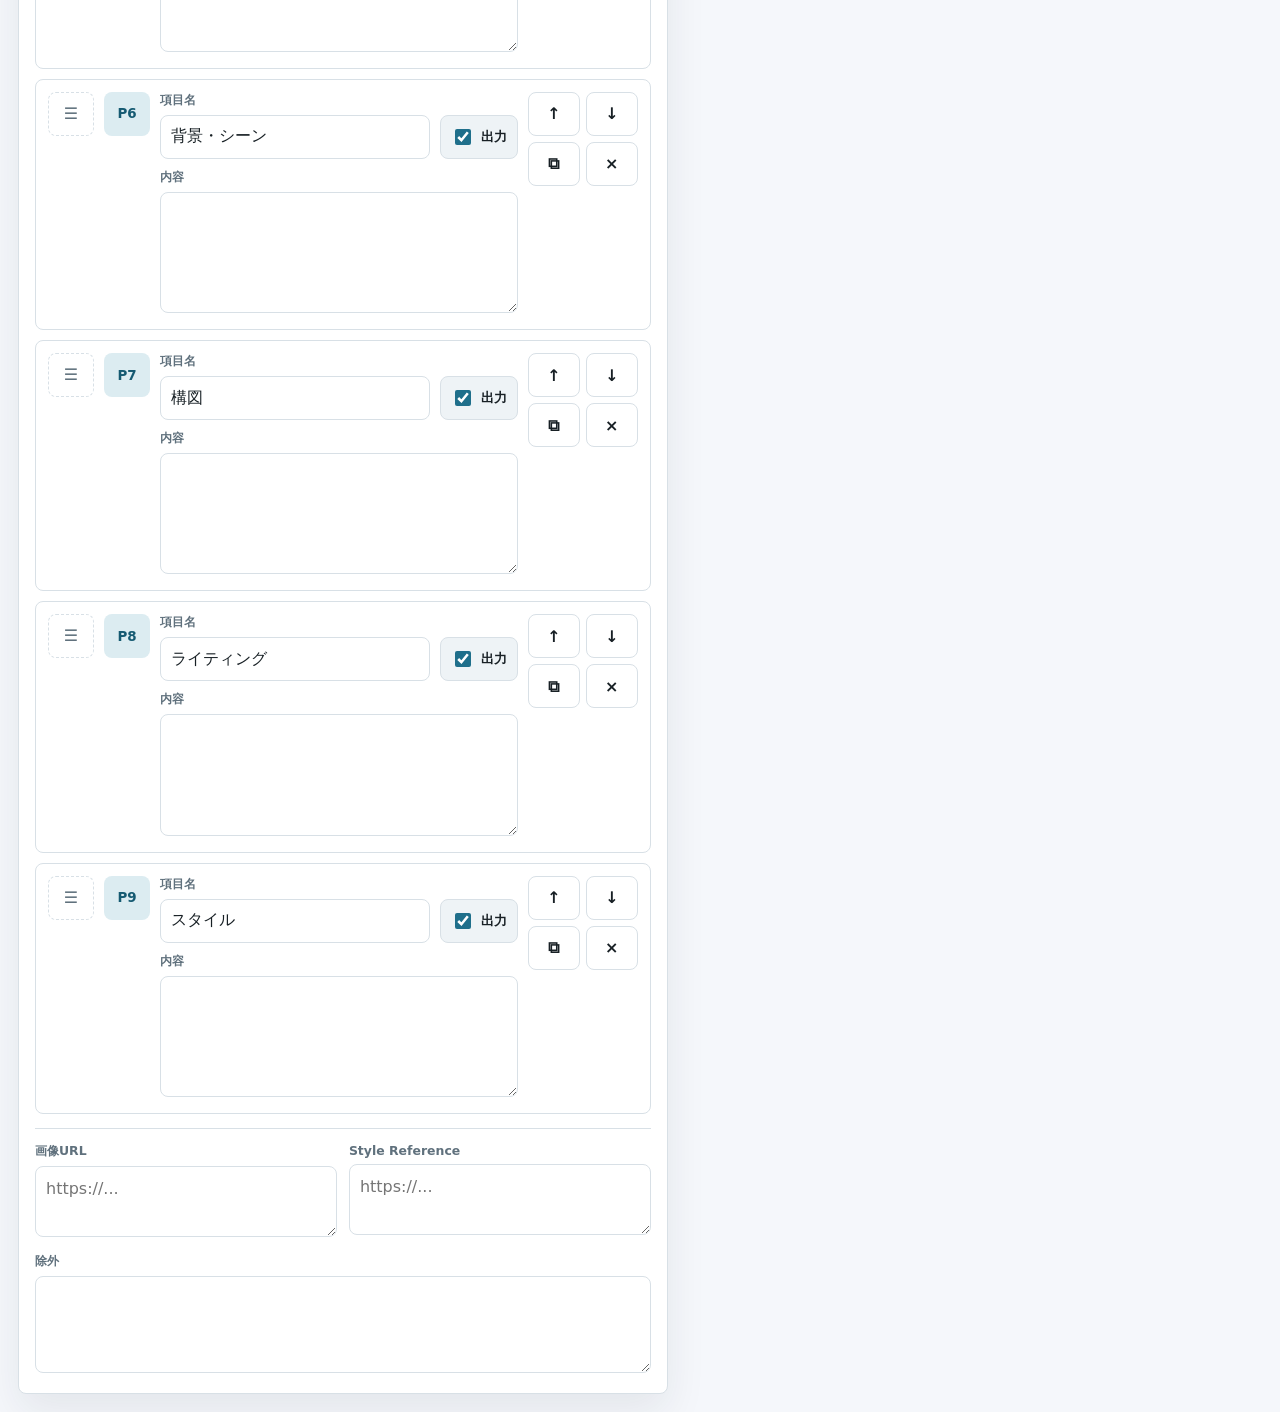
==== commit dee869b2: "Remove portrait subject field" ====
--- a/index.html
+++ b/index.html
@@ -10,8 +10,8 @@
     <title>Midjourney Prompt Forge</title>
     <link rel="manifest" href="manifest.webmanifest" />
     <link rel="apple-touch-icon" href="icon-192.png" />
-    <link rel="stylesheet" href="styles.css?v=20260628-1" />
-    <link rel="stylesheet" href="project-library.css?v=20260628-1" />
+    <link rel="stylesheet" href="styles.css?v=20260628-2" />
+    <link rel="stylesheet" href="project-library.css?v=20260628-2" />
   </head>
   <body>
     <div class="app-shell">
@@ -250,7 +250,7 @@
       </article>
     </template>
 
-    <script src="project-library.js?v=20260628-1" defer></script>
-    <script src="app.js?v=20260628-1" defer></script>
+    <script src="project-library.js?v=20260628-2" defer></script>
+    <script src="app.js?v=20260628-2" defer></script>
   </body>
 </html>
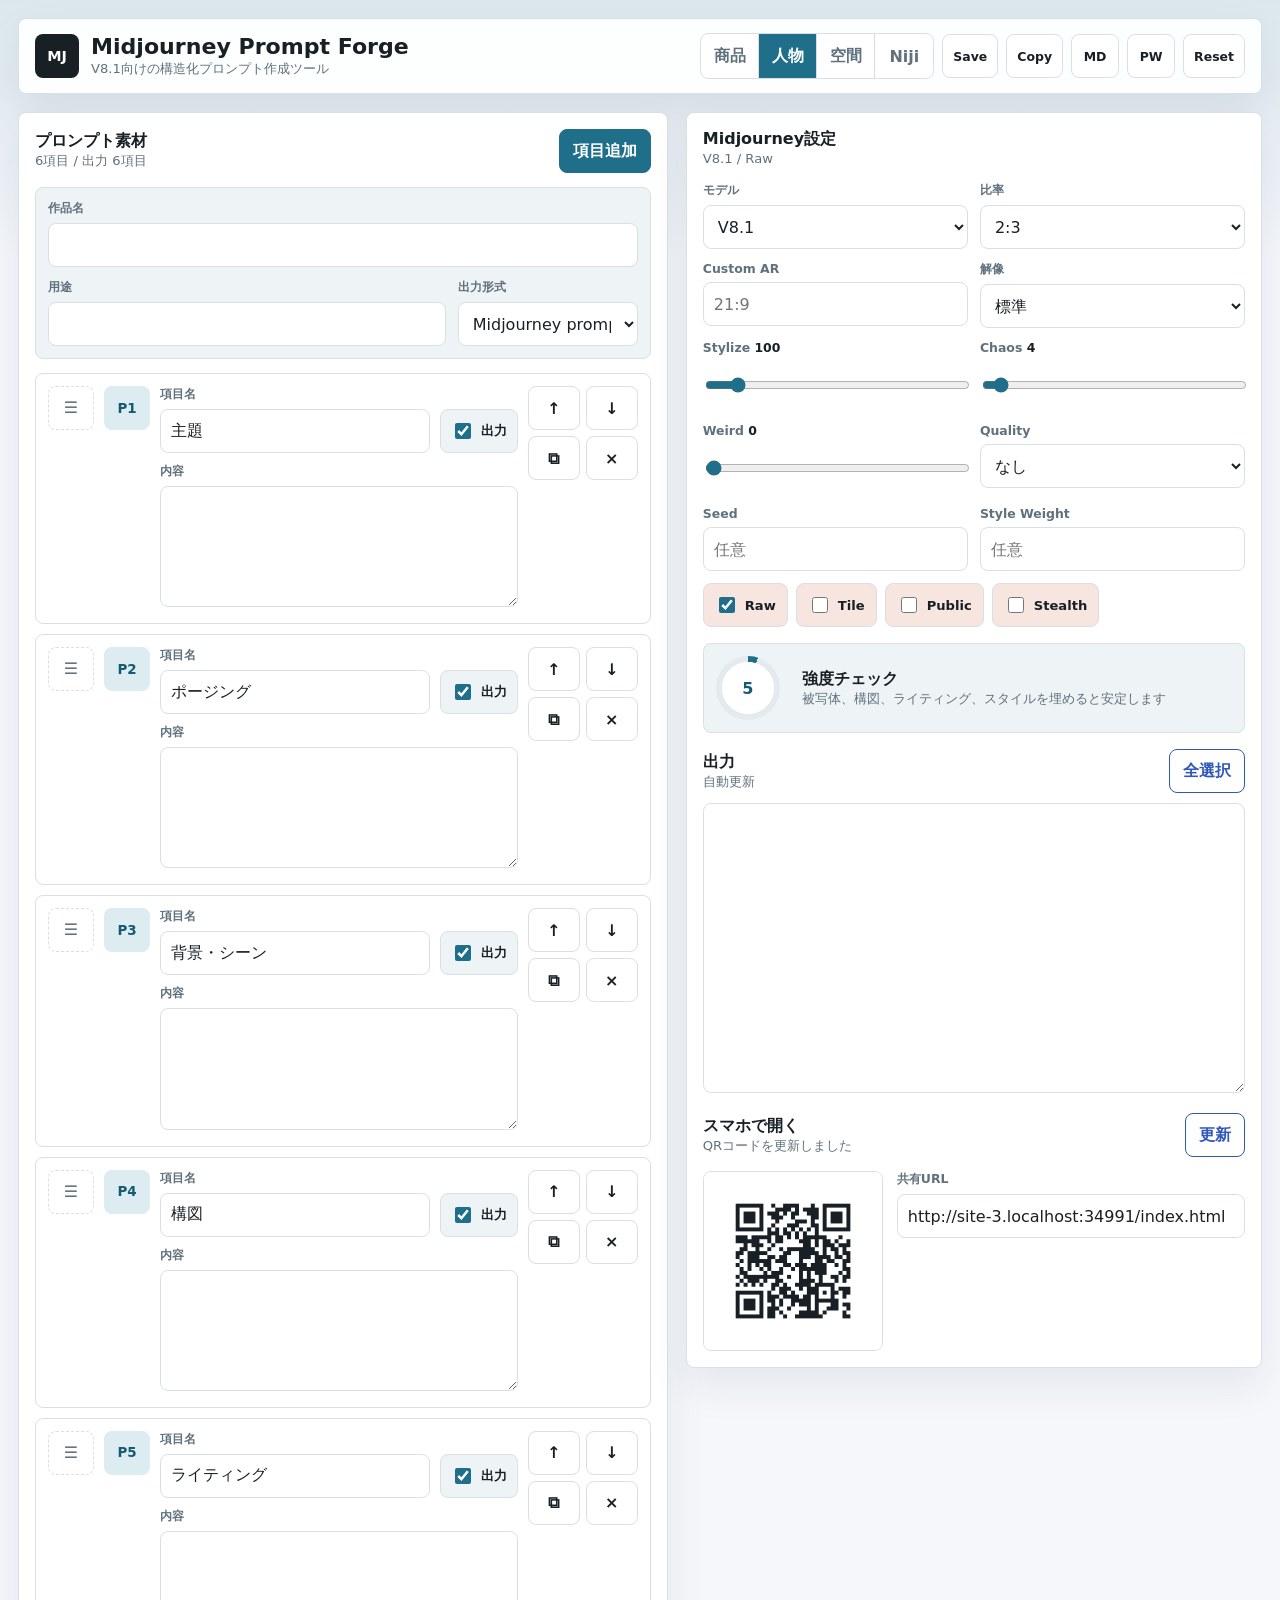
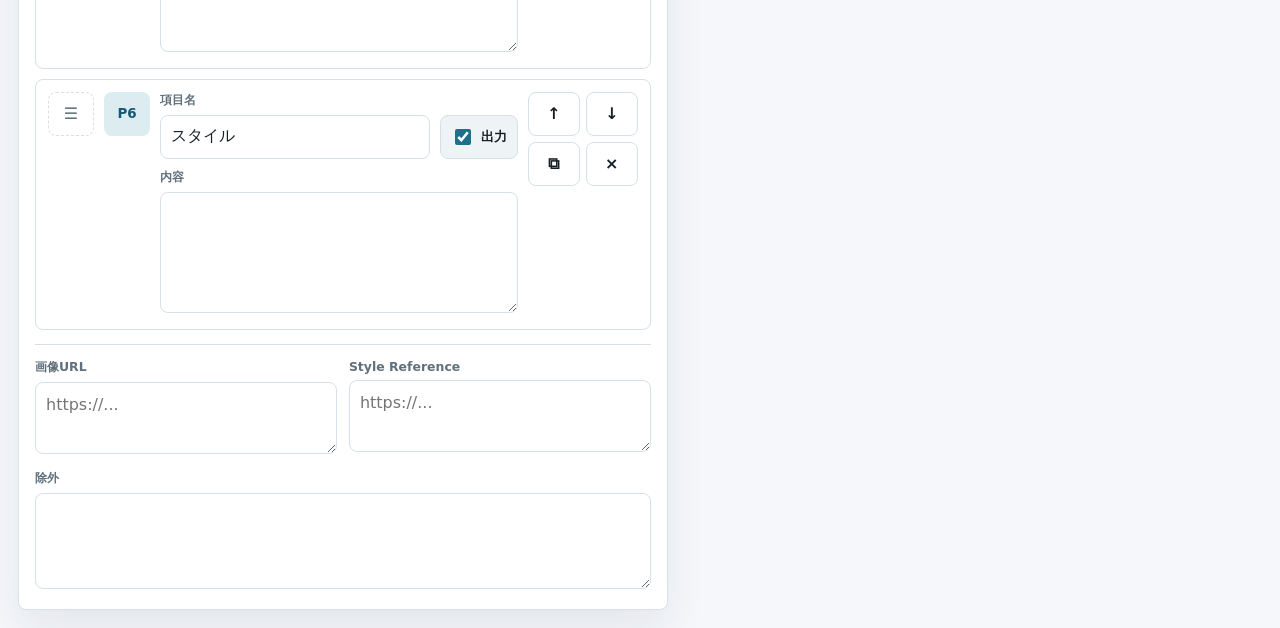
==== commit 480ba5ea: "Remove portrait appearance fields" ====
--- a/index.html
+++ b/index.html
@@ -10,8 +10,8 @@
     <title>Midjourney Prompt Forge</title>
     <link rel="manifest" href="manifest.webmanifest" />
     <link rel="apple-touch-icon" href="icon-192.png" />
-    <link rel="stylesheet" href="styles.css?v=20260628-2" />
-    <link rel="stylesheet" href="project-library.css?v=20260628-2" />
+    <link rel="stylesheet" href="styles.css?v=20260628-3" />
+    <link rel="stylesheet" href="project-library.css?v=20260628-3" />
   </head>
   <body>
     <div class="app-shell">
@@ -250,7 +250,7 @@
       </article>
     </template>
 
-    <script src="project-library.js?v=20260628-2" defer></script>
-    <script src="app.js?v=20260628-2" defer></script>
+    <script src="project-library.js?v=20260628-3" defer></script>
+    <script src="app.js?v=20260628-3" defer></script>
   </body>
 </html>
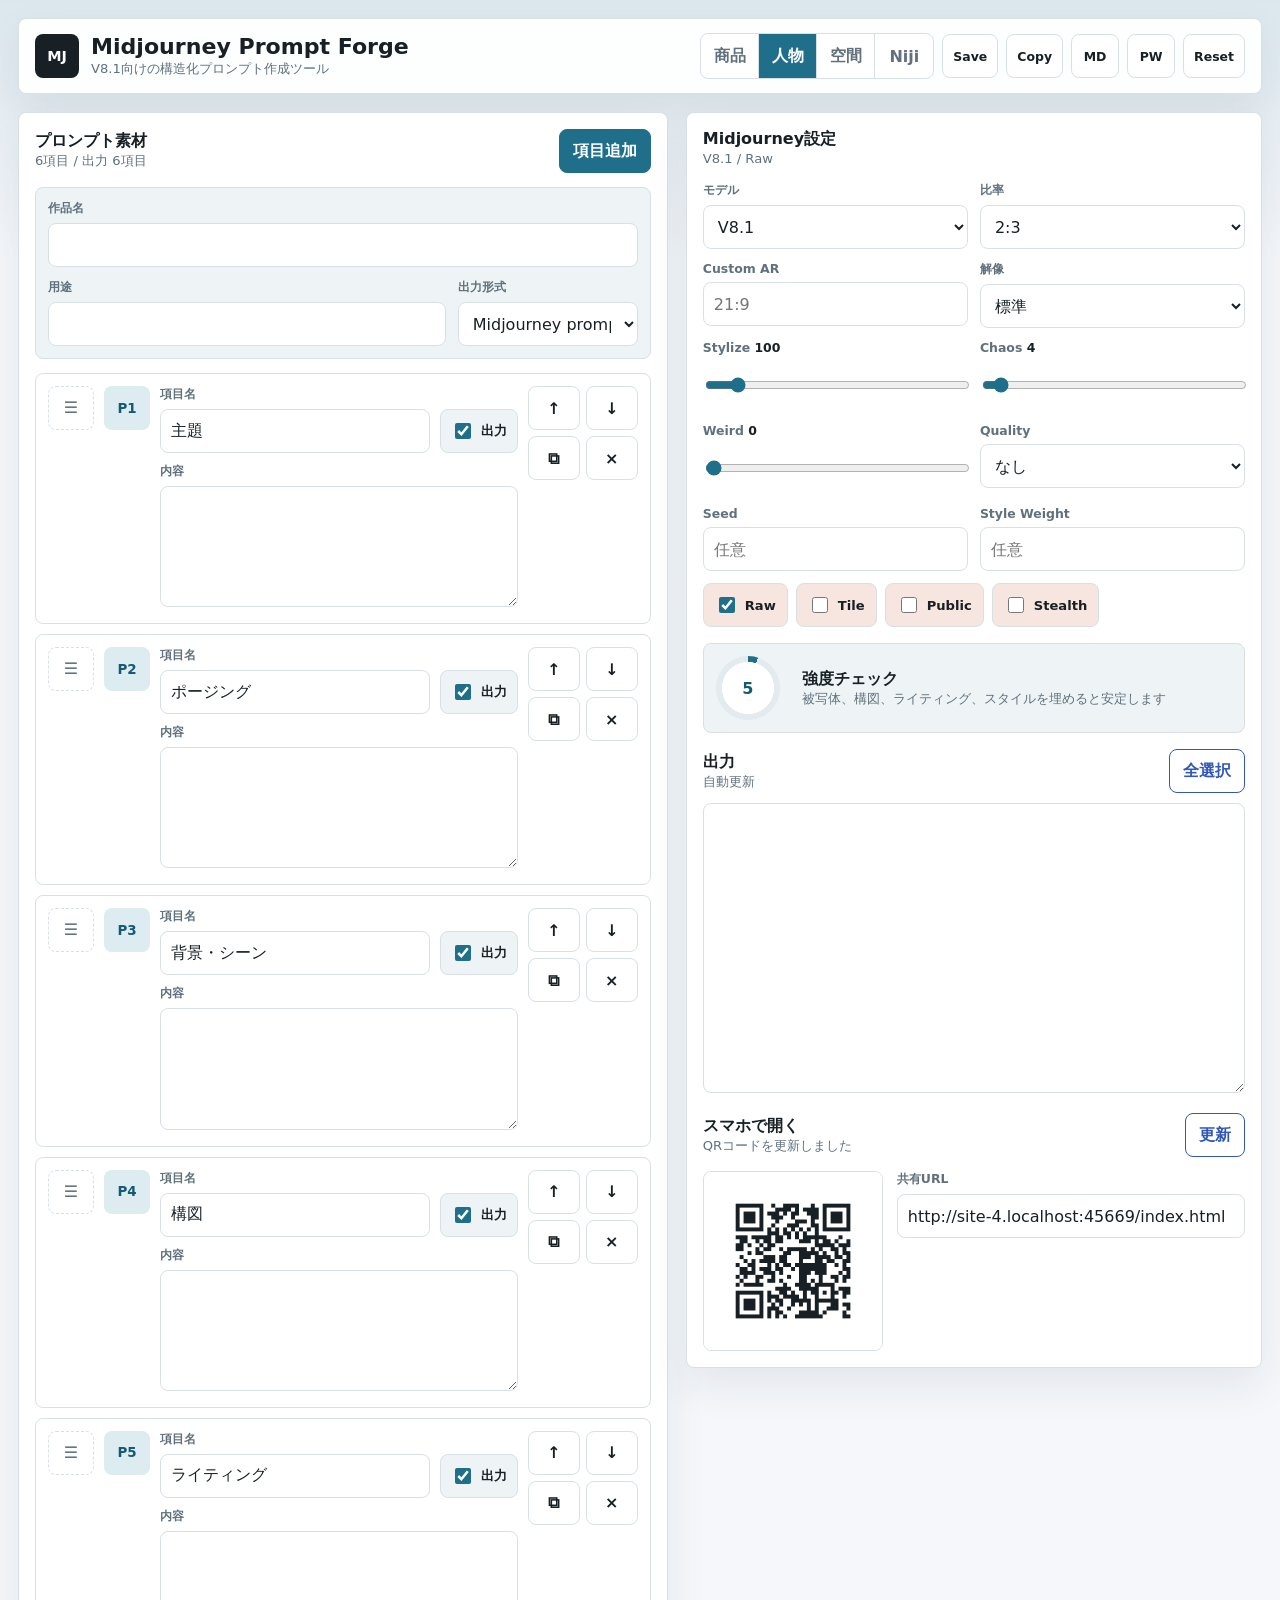
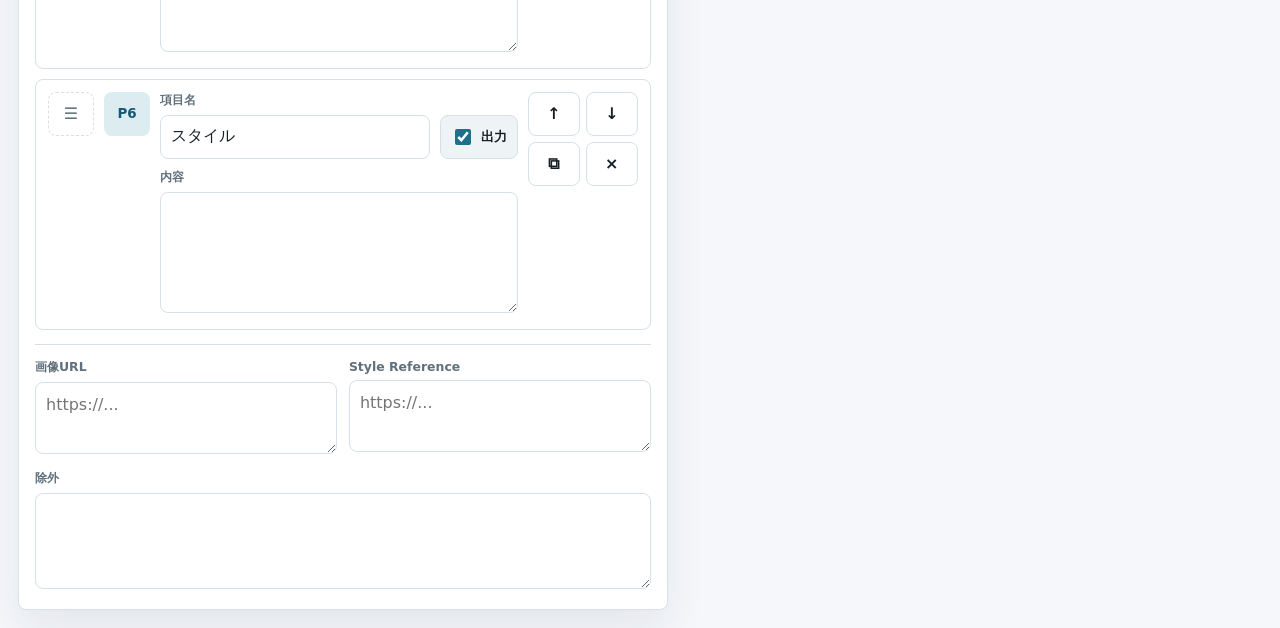
==== commit d8b0efd7: "Update product tuning defaults" ====
--- a/index.html
+++ b/index.html
@@ -10,8 +10,8 @@
     <title>Midjourney Prompt Forge</title>
     <link rel="manifest" href="manifest.webmanifest" />
     <link rel="apple-touch-icon" href="icon-192.png" />
-    <link rel="stylesheet" href="styles.css?v=20260628-3" />
-    <link rel="stylesheet" href="project-library.css?v=20260628-3" />
+    <link rel="stylesheet" href="styles.css?v=20260629-1" />
+    <link rel="stylesheet" href="project-library.css?v=20260629-1" />
   </head>
   <body>
     <div class="app-shell">
@@ -250,7 +250,7 @@
       </article>
     </template>
 
-    <script src="project-library.js?v=20260628-3" defer></script>
-    <script src="app.js?v=20260628-3" defer></script>
+    <script src="project-library.js?v=20260629-1" defer></script>
+    <script src="app.js?v=20260629-1" defer></script>
   </body>
 </html>
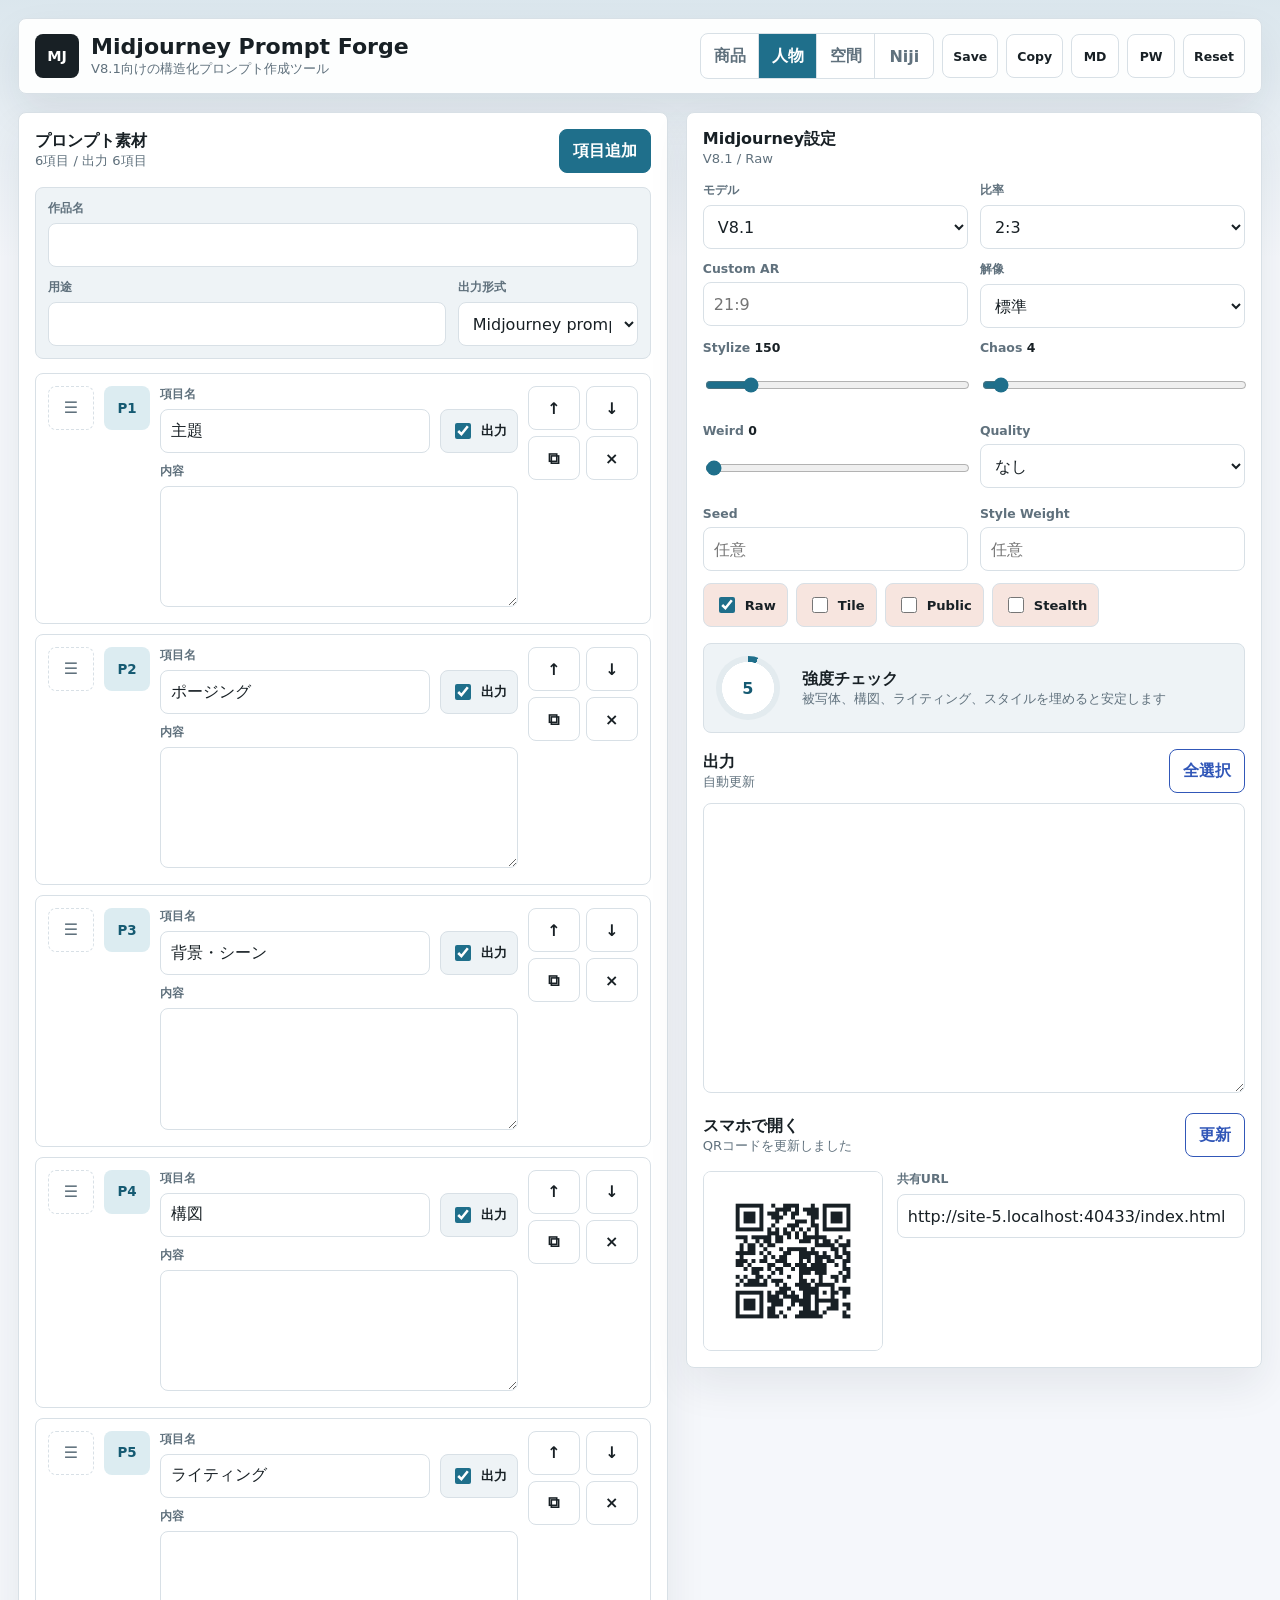
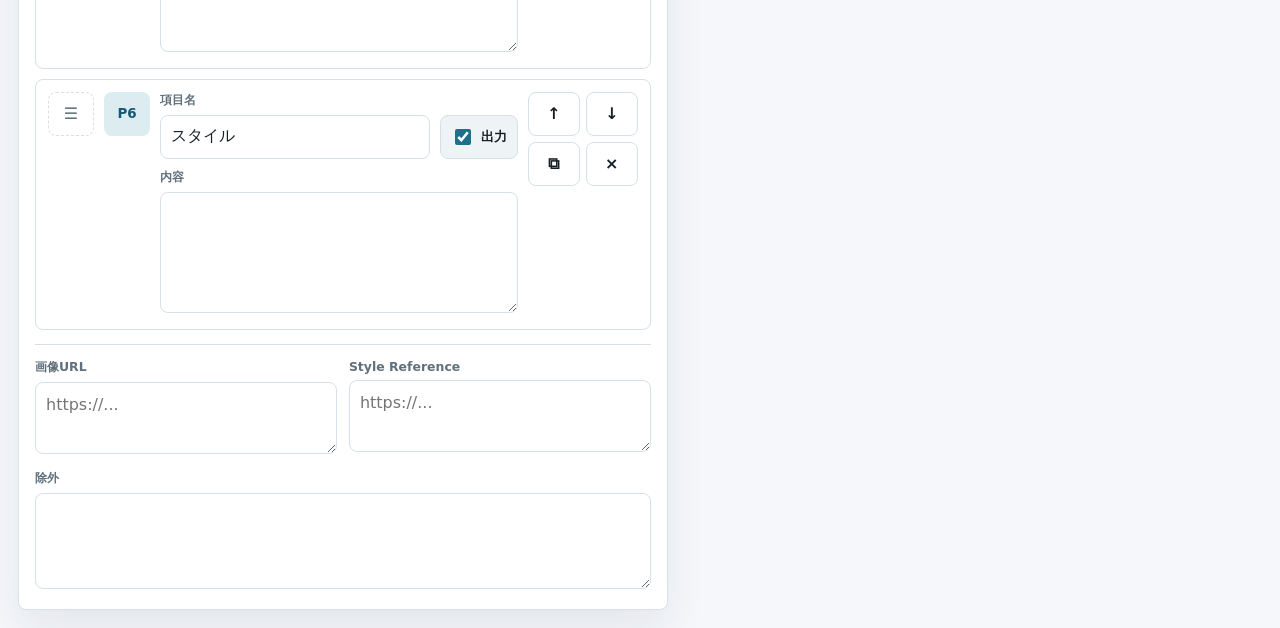
==== commit bedf4aba: "Update portrait stylize default" ====
--- a/index.html
+++ b/index.html
@@ -10,8 +10,8 @@
     <title>Midjourney Prompt Forge</title>
     <link rel="manifest" href="manifest.webmanifest" />
     <link rel="apple-touch-icon" href="icon-192.png" />
-    <link rel="stylesheet" href="styles.css?v=20260629-1" />
-    <link rel="stylesheet" href="project-library.css?v=20260629-1" />
+    <link rel="stylesheet" href="styles.css?v=20260629-2" />
+    <link rel="stylesheet" href="project-library.css?v=20260629-2" />
   </head>
   <body>
     <div class="app-shell">
@@ -250,7 +250,7 @@
       </article>
     </template>
 
-    <script src="project-library.js?v=20260629-1" defer></script>
-    <script src="app.js?v=20260629-1" defer></script>
+    <script src="project-library.js?v=20260629-2" defer></script>
+    <script src="app.js?v=20260629-2" defer></script>
   </body>
 </html>
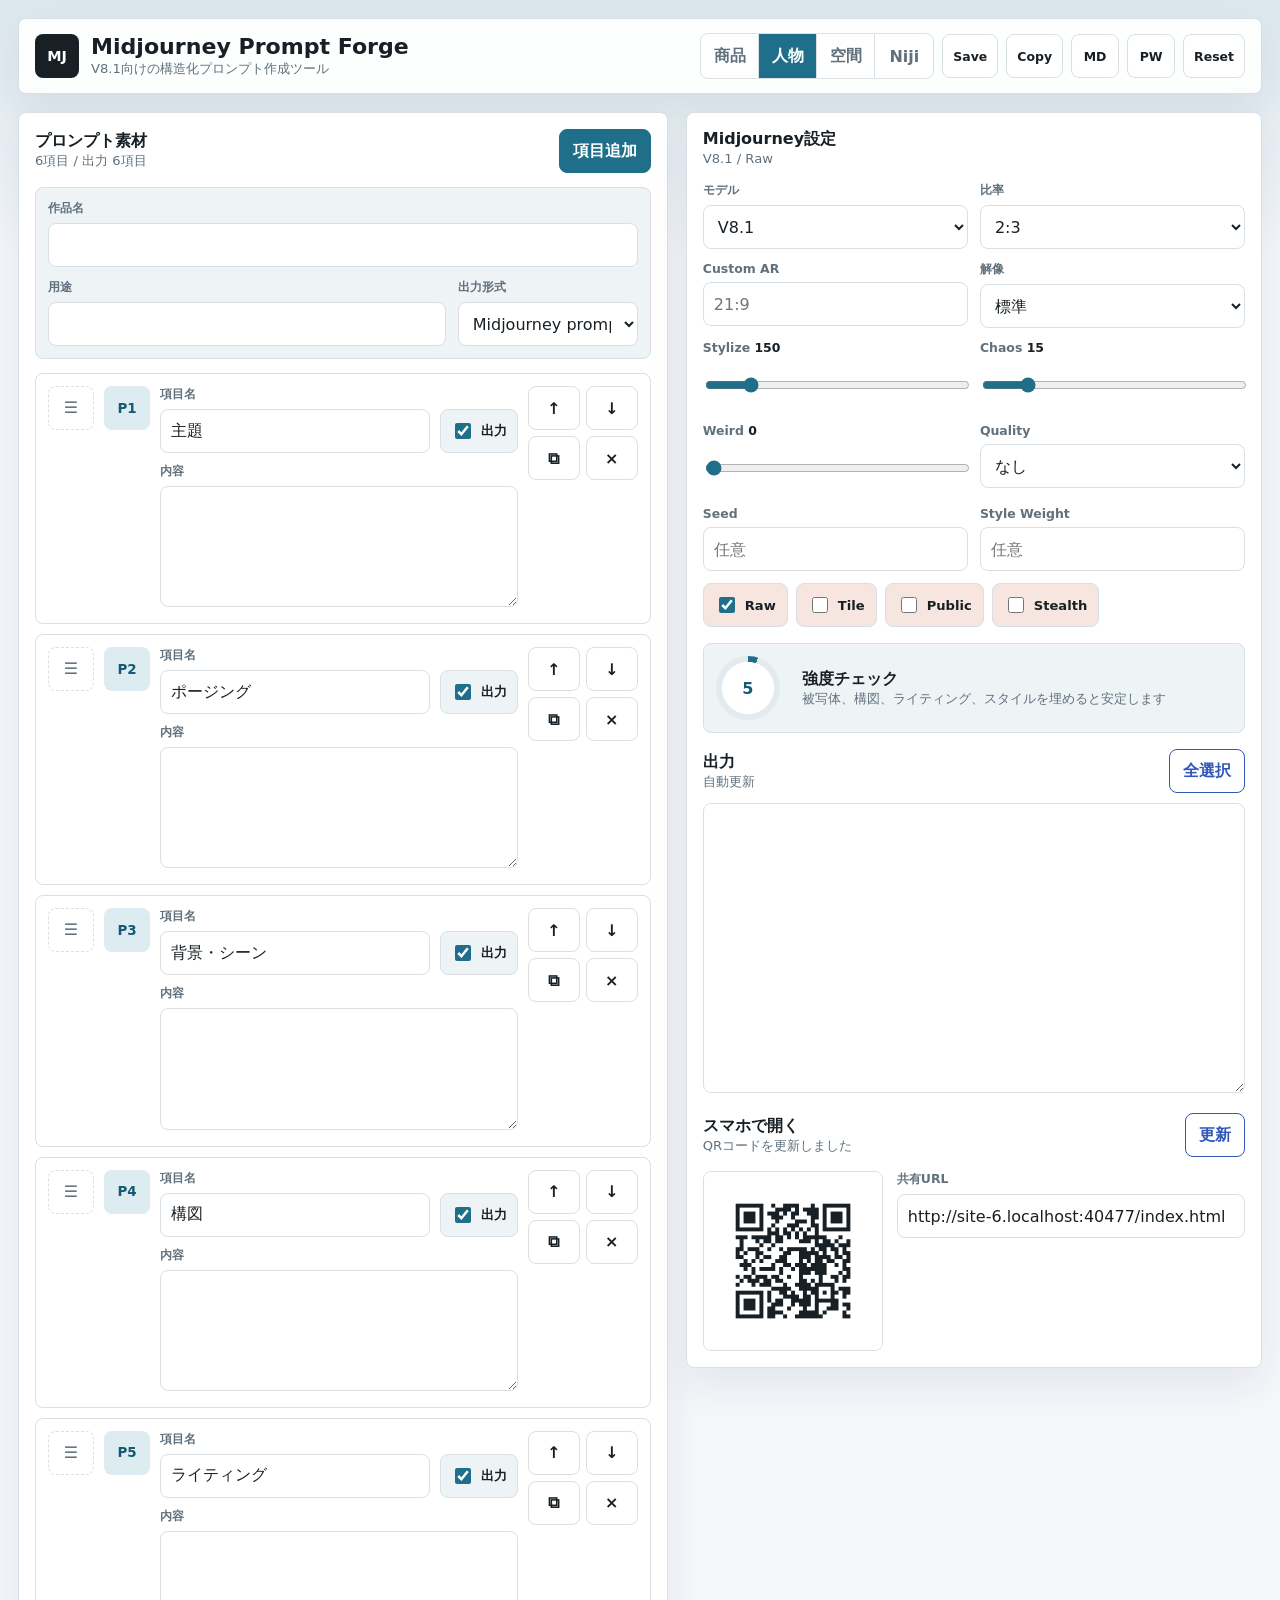
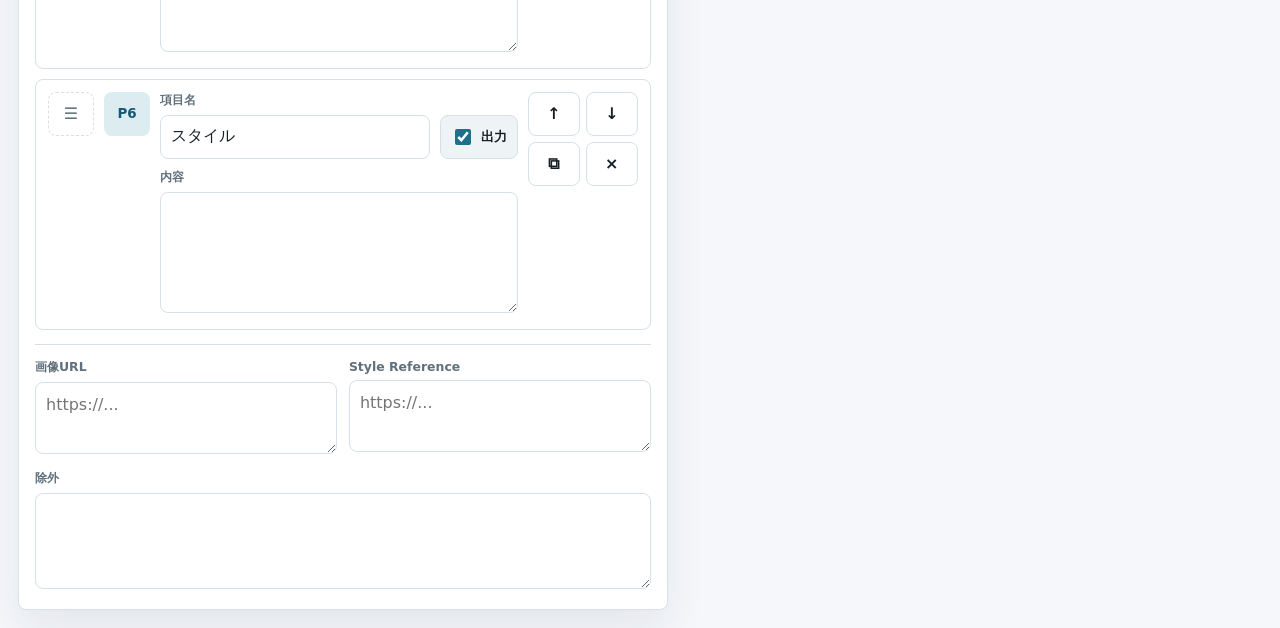
==== commit f1ff8963: "Balance portrait and scene tuning defaults" ====
--- a/index.html
+++ b/index.html
@@ -10,8 +10,8 @@
     <title>Midjourney Prompt Forge</title>
     <link rel="manifest" href="manifest.webmanifest" />
     <link rel="apple-touch-icon" href="icon-192.png" />
-    <link rel="stylesheet" href="styles.css?v=20260629-2" />
-    <link rel="stylesheet" href="project-library.css?v=20260629-2" />
+    <link rel="stylesheet" href="styles.css?v=20260629-3" />
+    <link rel="stylesheet" href="project-library.css?v=20260629-3" />
   </head>
   <body>
     <div class="app-shell">
@@ -250,7 +250,7 @@
       </article>
     </template>
 
-    <script src="project-library.js?v=20260629-2" defer></script>
-    <script src="app.js?v=20260629-2" defer></script>
+    <script src="project-library.js?v=20260629-3" defer></script>
+    <script src="app.js?v=20260629-3" defer></script>
   </body>
 </html>
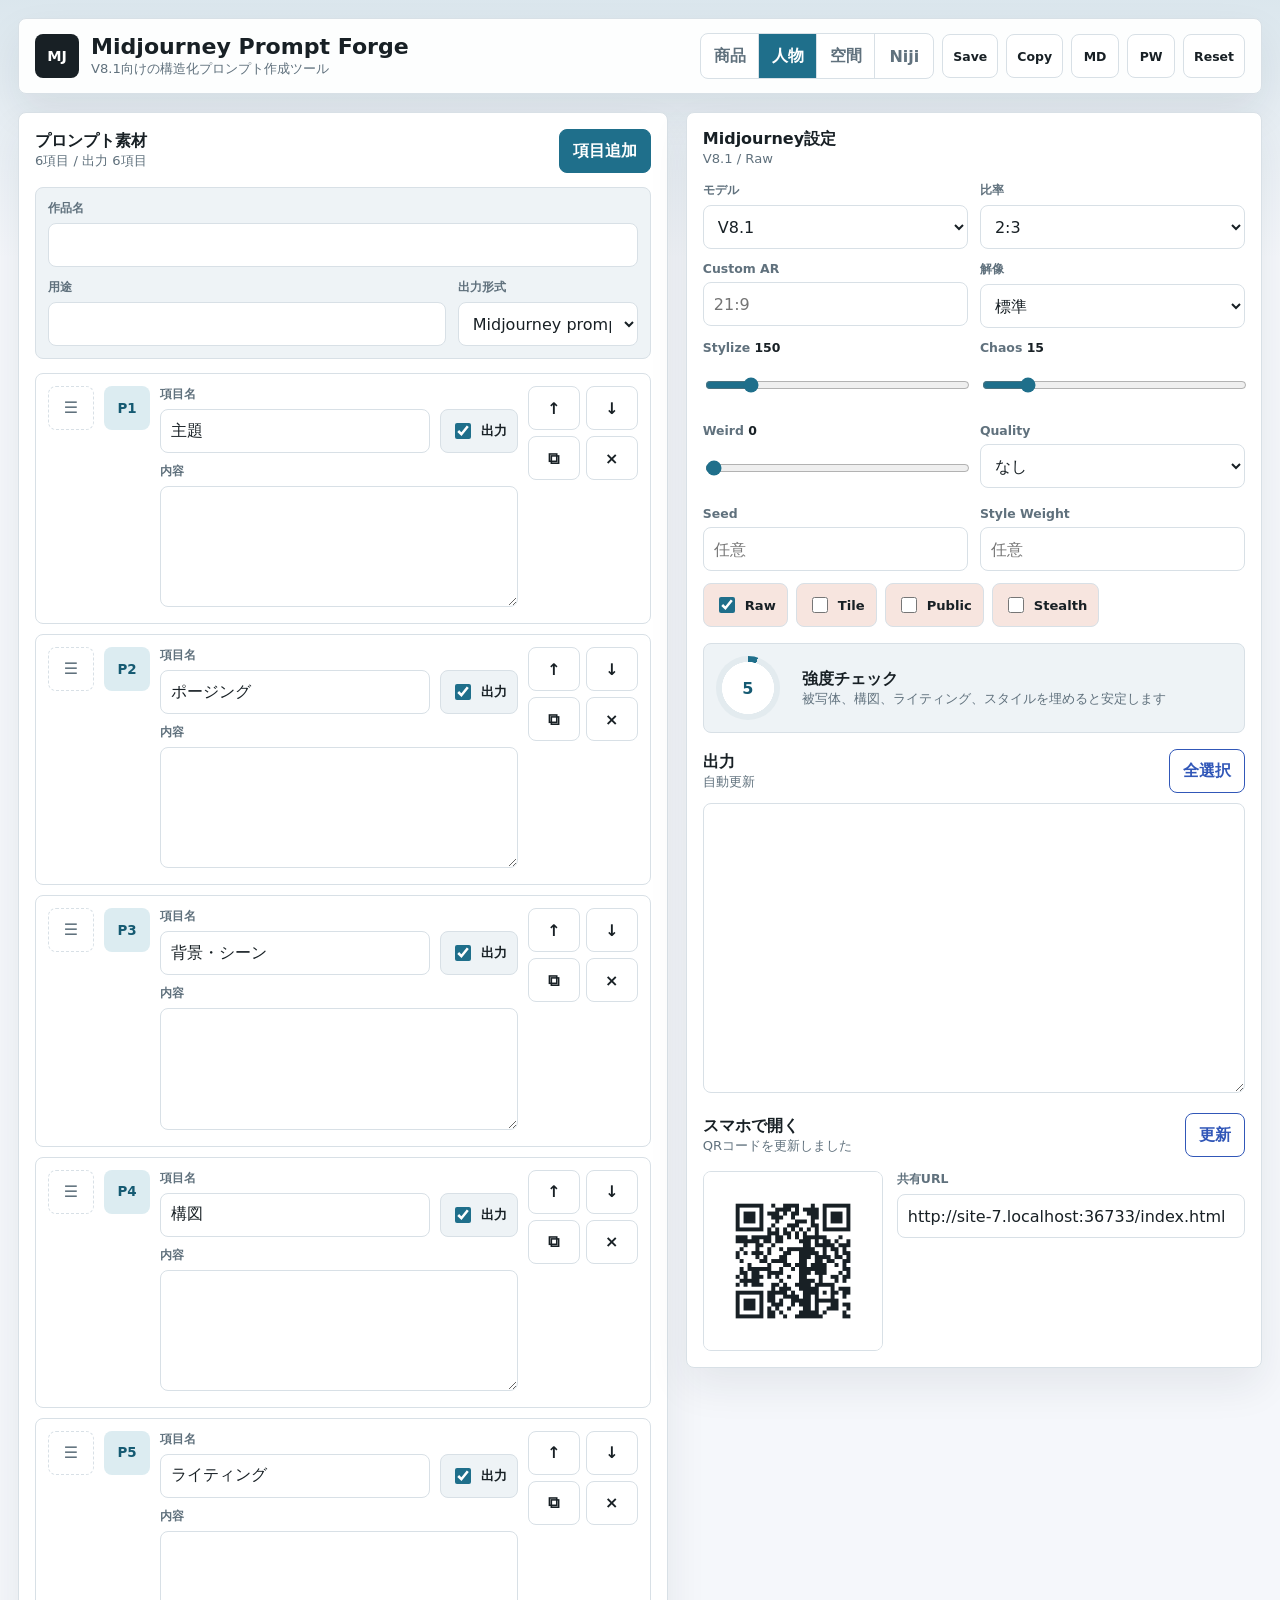
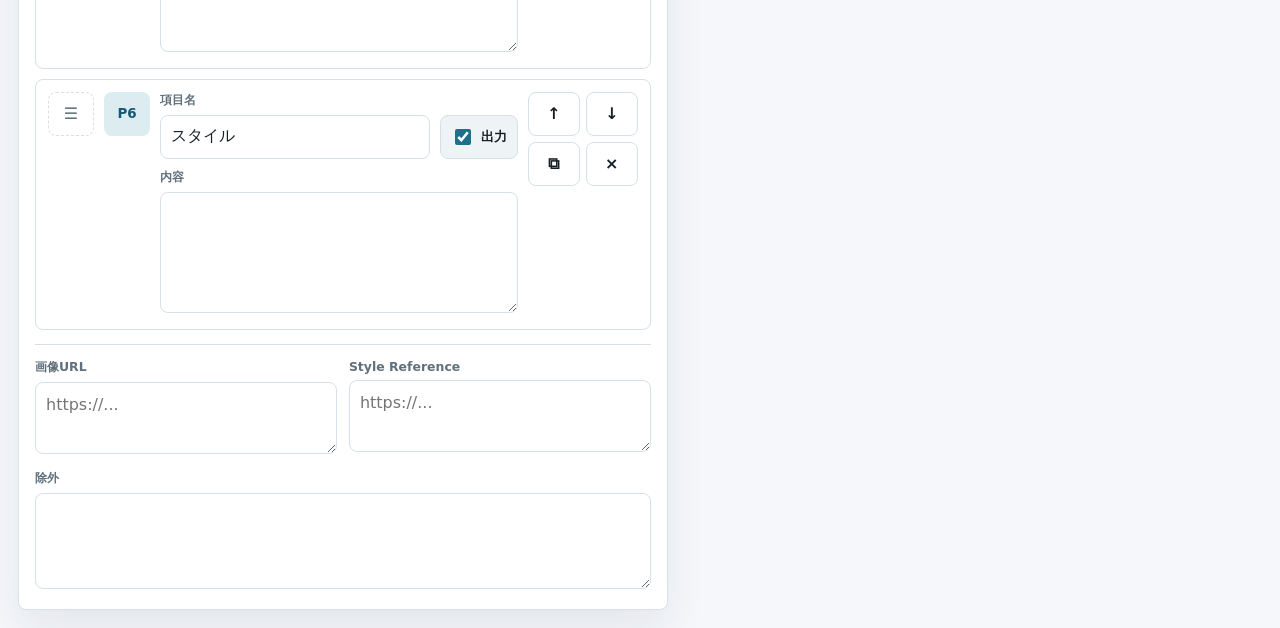
==== commit 44dc94fc: "Remove piece numbers from markdown output" ====
--- a/index.html
+++ b/index.html
@@ -10,8 +10,8 @@
     <title>Midjourney Prompt Forge</title>
     <link rel="manifest" href="manifest.webmanifest" />
     <link rel="apple-touch-icon" href="icon-192.png" />
-    <link rel="stylesheet" href="styles.css?v=20260629-3" />
-    <link rel="stylesheet" href="project-library.css?v=20260629-3" />
+    <link rel="stylesheet" href="styles.css?v=20260701-1" />
+    <link rel="stylesheet" href="project-library.css?v=20260701-1" />
   </head>
   <body>
     <div class="app-shell">
@@ -250,7 +250,7 @@
       </article>
     </template>
 
-    <script src="project-library.js?v=20260629-3" defer></script>
-    <script src="app.js?v=20260629-3" defer></script>
+    <script src="project-library.js?v=20260701-1" defer></script>
+    <script src="app.js?v=20260701-1" defer></script>
   </body>
 </html>
